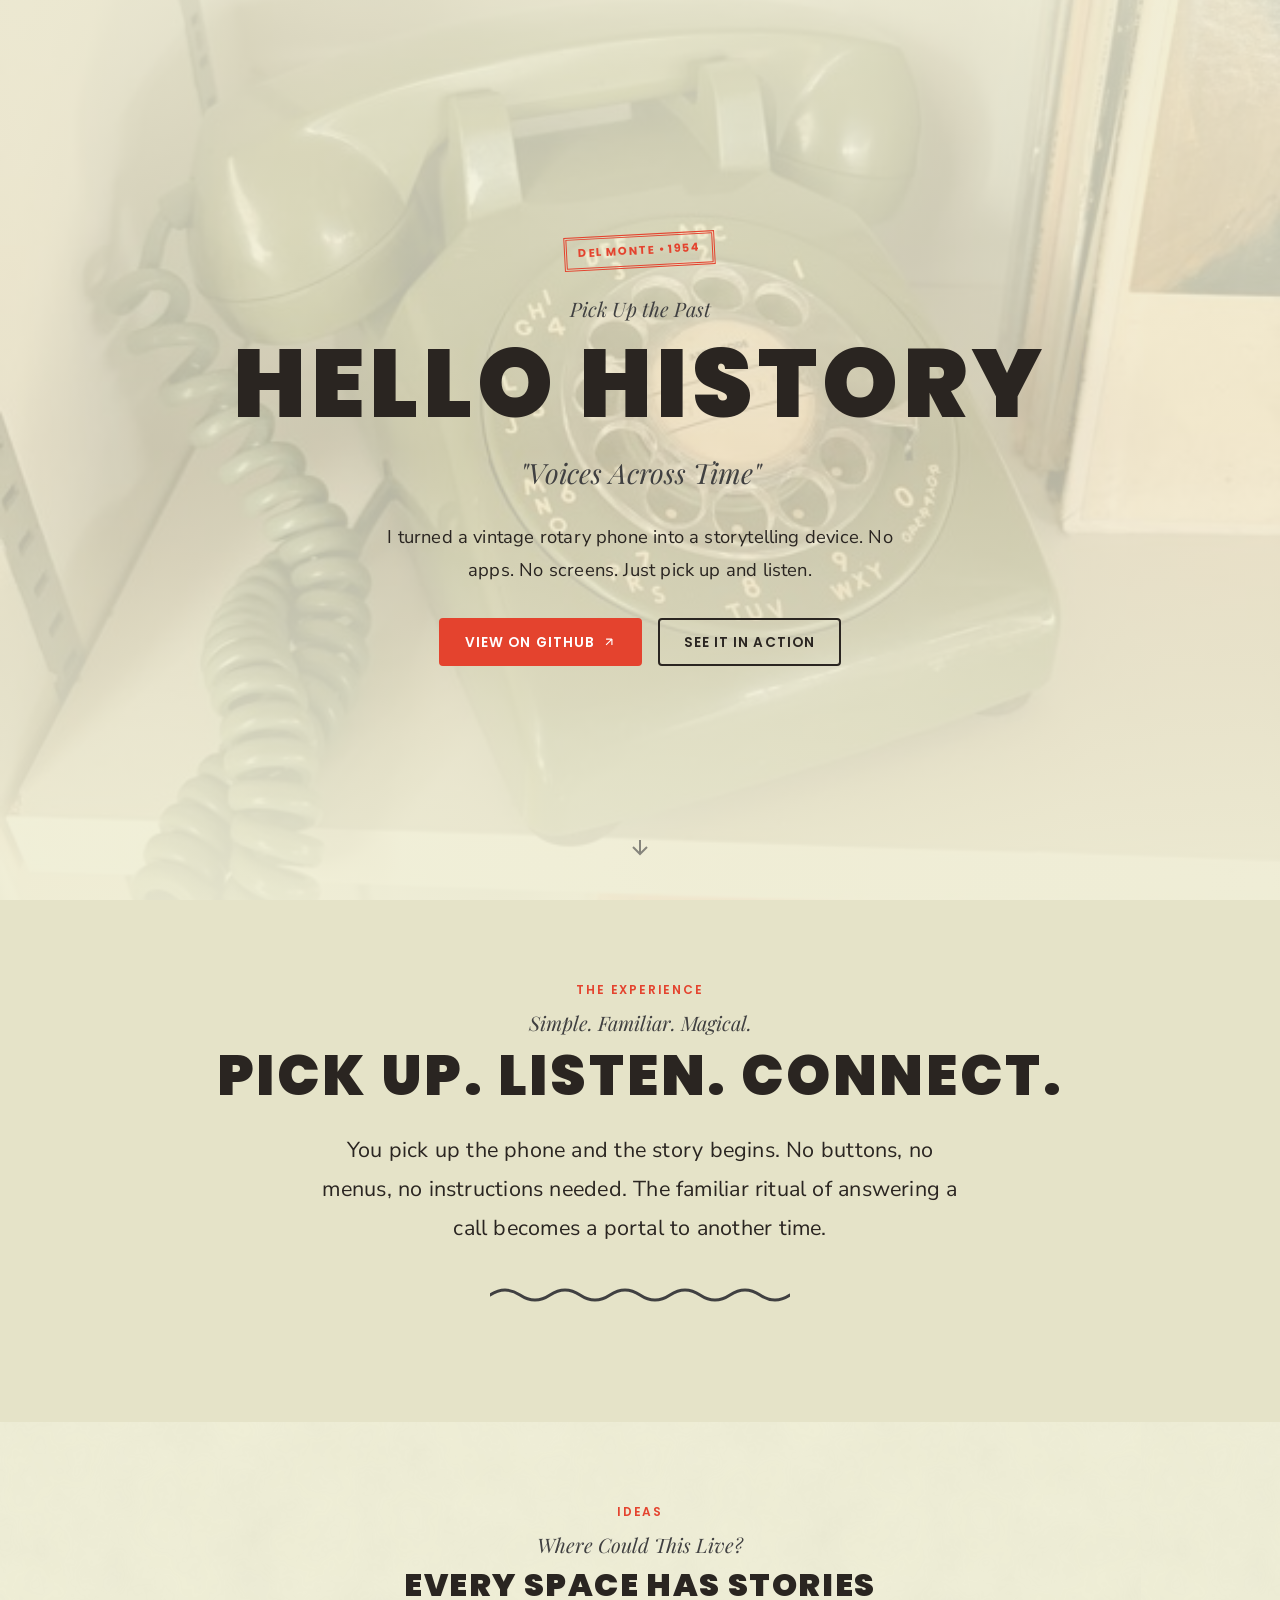
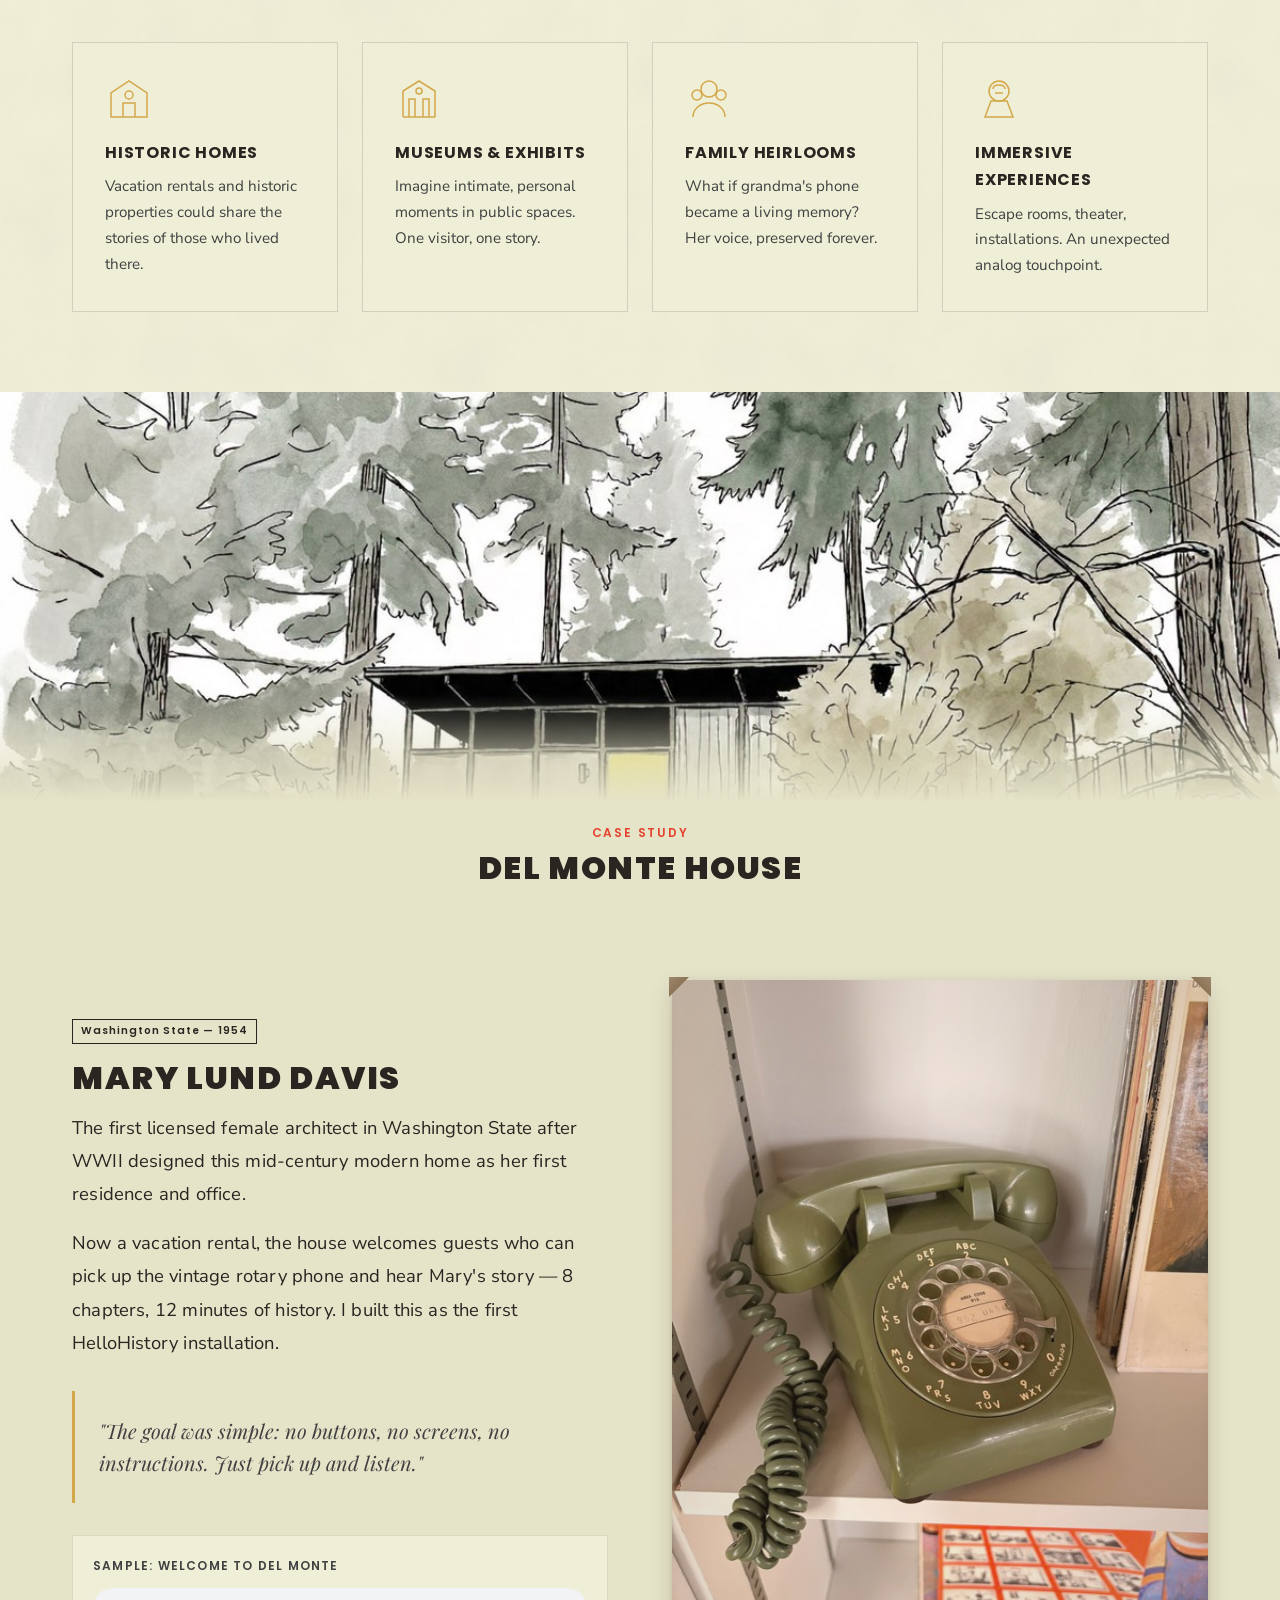
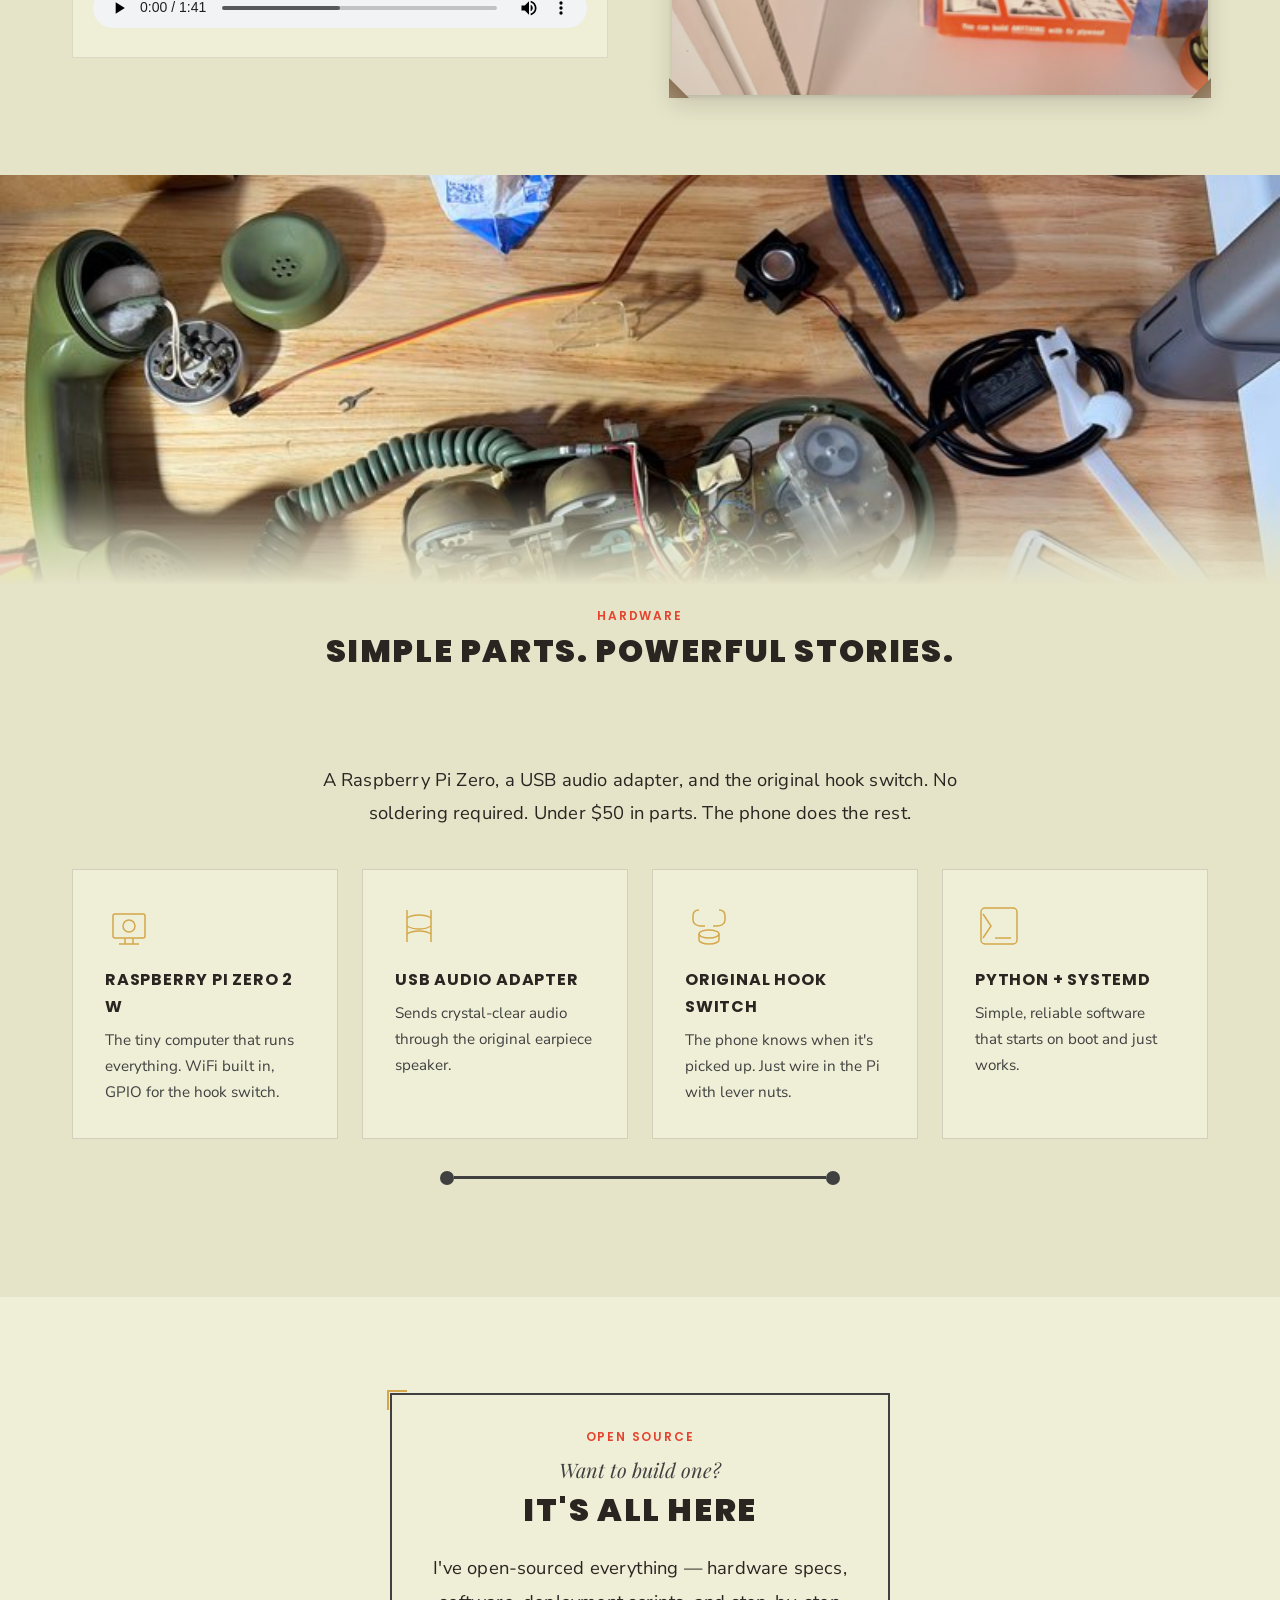
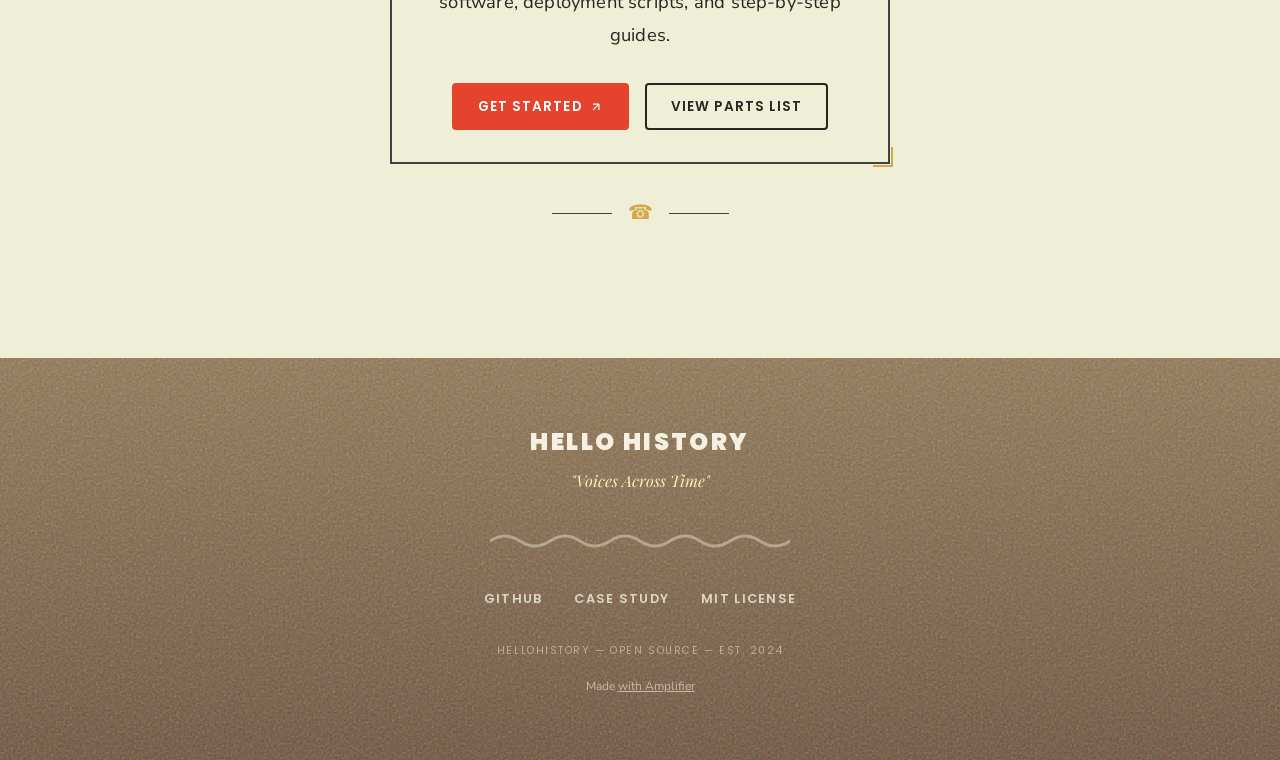
==== docs/index-vintage.html @ 964ae32a "feat: Redesign site with vintage 1950s aesthetic - Apply 1940s-60s design system: cream paper textur" ====
<!DOCTYPE html>
<html lang="en">
<head>
  <meta charset="UTF-8">
  <meta name="viewport" content="width=device-width, initial-scale=1.0">
  <title>Hello History — Voices Across Time</title>
  <meta name="description" content="Turn any vintage phone into a storytelling device. Restored technology, contemporary components. Pick up the past.">
  
  <!-- Favicon -->
  <link rel="icon" href="data:image/svg+xml,<svg xmlns='http://www.w3.org/2000/svg' viewBox='0 0 100 100'><text y='.9em' font-size='90'>☎</text></svg>">
  
  <!-- Open Graph -->
  <meta property="og:title" content="Hello History — Voices Across Time">
  <meta property="og:description" content="Turn any vintage phone into a storytelling device.">
  <meta property="og:image" content="assets/images/rotary-phone-assembled-shelf.jpg">
  <meta property="og:type" content="website">
  
  <!-- Fonts -->
  <link rel="preconnect" href="https://fonts.googleapis.com">
  <link rel="preconnect" href="https://fonts.gstatic.com" crossorigin>
  <link href="https://fonts.googleapis.com/css2?family=Poppins:wght@400;500;600;700;900&family=Nunito+Sans:ital,wght@0,400;0,600;0,900;1,400&family=Playfair+Display:ital,wght@0,400;0,700;1,400&display=swap" rel="stylesheet">
  
  <style>
    /* ==========================================================================
       Design Tokens - HelloHistory Vintage System
       ========================================================================== */
    :root {
      /* Cream Paper - Primary Background */
      --color-cream: #EFEED6;
      --color-cream-dark: #E5E3C8;
      
      /* Vintage Gold - Warmth & Accents */
      --color-gold: #FEEEBA;
      --color-gold-dark: #D4A84A;
      
      /* Period Red - CTAs & Emphasis */
      --color-red: #E4432E;
      --color-red-dark: #C4321E;
      
      /* Vintage Blue - Trust & Links */
      --color-blue: #334FB4;
      --color-blue-dark: #233F94;
      
      /* Warm Black - Text */
      --color-black: #2A2521;
      --color-charcoal: #404041;
      
      /* Kraft Brown - Textures */
      --color-kraft: #8B7355;
      --color-kraft-dark: #6B5340;
      
      /* Bakelite */
      --bakelite-black: #1A1815;
      --bakelite-ivory: #F5F0E1;
      
      /* Brass */
      --brass-light: #D4A84A;
      --brass-dark: #8B6914;
      
      /* Typography */
      --font-primary: 'Poppins', system-ui, sans-serif;
      --font-secondary: 'Nunito Sans', Georgia, serif;
      --font-display: 'Playfair Display', serif;
    }

    /* ==========================================================================
       Reset & Base
       ========================================================================== */
    *, *::before, *::after {
      box-sizing: border-box;
      margin: 0;
      padding: 0;
    }

    html {
      font-size: 16px;
      scroll-behavior: smooth;
    }

    body {
      font-family: var(--font-secondary);
      font-weight: 400;
      line-height: 1.7;
      color: var(--color-black);
      background-color: var(--color-cream);
    }

    img, video {
      max-width: 100%;
      height: auto;
      display: block;
    }

    a {
      color: inherit;
      text-decoration: none;
    }

    /* ==========================================================================
       Textures
       ========================================================================== */
    .texture-kraft {
      background-color: var(--color-kraft);
      background-image: 
        url("data:image/svg+xml,%3Csvg viewBox='0 0 200 200' xmlns='http://www.w3.org/2000/svg'%3E%3Cfilter id='noise'%3E%3CfeTurbulence type='fractalNoise' baseFrequency='0.85' numOctaves='4' stitchTiles='stitch'/%3E%3C/filter%3E%3Crect width='100%25' height='100%25' filter='url(%23noise)'/%3E%3C/svg%3E"),
        linear-gradient(180deg, rgba(139,115,85,0.95) 0%, rgba(107,83,64,0.98) 100%);
      background-blend-mode: soft-light, normal;
    }

    .texture-paper {
      background-color: var(--color-cream);
      background-image: 
        url("data:image/svg+xml,%3Csvg viewBox='0 0 200 200' xmlns='http://www.w3.org/2000/svg'%3E%3Cfilter id='paper'%3E%3CfeTurbulence type='fractalNoise' baseFrequency='0.04' numOctaves='5'/%3E%3CfeColorMatrix type='saturate' values='0'/%3E%3C/filter%3E%3Crect width='100%25' height='100%25' filter='url(%23paper)' opacity='0.08'/%3E%3C/svg%3E");
    }

    .texture-dark {
      background-color: var(--bakelite-black);
      color: var(--bakelite-ivory);
    }

    /* ==========================================================================
       Typography
       ========================================================================== */
    .headline-emotional {
      font-family: var(--font-display);
      font-style: italic;
      font-weight: 400;
      font-size: 1.25rem;
      color: var(--color-charcoal);
      margin-bottom: 0.25em;
    }

    .headline-bold {
      font-family: var(--font-primary);
      font-weight: 900;
      text-transform: uppercase;
      letter-spacing: 0.05em;
      line-height: 1.1;
      color: var(--color-black);
    }

    .headline-bold--hero {
      font-size: clamp(3rem, 12vw, 6rem);
    }

    .headline-bold--large {
      font-size: clamp(2rem, 6vw, 3.5rem);
    }

    .headline-bold--medium {
      font-size: clamp(1.5rem, 4vw, 2rem);
    }

    .body-text {
      font-family: var(--font-secondary);
      font-weight: 400;
      letter-spacing: 0.01em;
      line-height: 1.8;
      font-size: clamp(1rem, 2.5vw, 1.15rem);
    }

    .body-text--large {
      font-size: clamp(1.1rem, 3vw, 1.35rem);
    }

    .eyebrow {
      font-family: var(--font-primary);
      font-size: 0.75rem;
      font-weight: 600;
      text-transform: uppercase;
      letter-spacing: 0.15em;
      color: var(--color-red);
      margin-bottom: 0.5em;
    }

    /* ==========================================================================
       Layout
       ========================================================================== */
    .container {
      max-width: 1200px;
      margin: 0 auto;
      padding: 0 2rem;
    }

    .container--narrow {
      max-width: 800px;
    }

    section {
      padding: 5rem 0;
    }

    @media (max-width: 768px) {
      section {
        padding: 3rem 0;
      }
    }

    /* ==========================================================================
       Dividers
       ========================================================================== */
    .divider-cord {
      display: block;
      width: 100%;
      max-width: 300px;
      height: 30px;
      margin: 2rem auto;
      color: var(--color-charcoal);
    }

    .divider-cord path {
      fill: none;
      stroke: currentColor;
      stroke-width: 3;
      stroke-linecap: round;
    }

    .divider-dial {
      display: flex;
      justify-content: center;
      align-items: center;
      gap: 0.5rem;
      padding: 2rem 0;
    }

    .divider-dial__dot {
      width: 20px;
      height: 20px;
      border: 2px solid var(--color-charcoal);
      border-radius: 50%;
      display: flex;
      align-items: center;
      justify-content: center;
      font-family: var(--font-primary);
      font-size: 9px;
      font-weight: 600;
      color: var(--color-charcoal);
    }

    @media (max-width: 480px) {
      .divider-dial__dot {
        width: 16px;
        height: 16px;
        font-size: 7px;
      }
      .divider-dial {
        gap: 0.35rem;
      }
    }

    .divider-patch {
      display: flex;
      align-items: center;
      max-width: 400px;
      margin: 2rem auto;
    }

    .divider-patch__plug {
      width: 14px;
      height: 14px;
      background: var(--color-charcoal);
      border-radius: 50%;
      flex-shrink: 0;
    }

    .divider-patch__line {
      flex: 1;
      height: 3px;
      background: var(--color-charcoal);
    }

    .divider-ornament {
      display: flex;
      align-items: center;
      justify-content: center;
      gap: 1rem;
      padding: 2rem 0;
    }

    .divider-ornament__line {
      width: 60px;
      height: 1px;
      background: var(--color-charcoal);
    }

    .divider-ornament__symbol {
      font-size: 1.25rem;
      color: var(--color-gold-dark);
    }

    /* ==========================================================================
       Buttons
       ========================================================================== */
    .btn {
      display: inline-flex;
      align-items: center;
      gap: 0.5em;
      border-radius: 4px;
      border: 2px solid currentColor;
      padding: 0.75em 1.75em;
      font-family: var(--font-primary);
      font-weight: 600;
      font-size: 0.85rem;
      letter-spacing: 0.08em;
      text-transform: uppercase;
      text-decoration: none;
      background: transparent;
      color: var(--color-black);
      cursor: pointer;
      transition: all 0.2s ease;
    }

    .btn:hover {
      background: var(--color-black);
      color: var(--color-cream);
    }

    .btn--primary {
      background: var(--color-red);
      border-color: var(--color-red);
      color: white;
    }

    .btn--primary:hover {
      background: var(--color-red-dark);
      border-color: var(--color-red-dark);
    }

    .btn--light {
      border-color: var(--bakelite-ivory);
      color: var(--bakelite-ivory);
    }

    .btn--light:hover {
      background: var(--bakelite-ivory);
      color: var(--bakelite-black);
    }

    .btn svg {
      width: 14px;
      height: 14px;
    }

    /* ==========================================================================
       Badges
       ========================================================================== */
    .badge-stamp {
      display: inline-block;
      border: 3px double var(--color-red);
      padding: 0.4em 1em;
      text-transform: uppercase;
      letter-spacing: 0.1em;
      font-family: var(--font-primary);
      font-size: 0.7rem;
      font-weight: 700;
      color: var(--color-red);
      transform: rotate(-3deg);
    }

    .badge-year {
      display: inline-flex;
      align-items: center;
      justify-content: center;
      padding: 0.25em 0.75em;
      border: 1px solid currentColor;
      font-family: var(--font-primary);
      font-size: 0.65rem;
      font-weight: 600;
      letter-spacing: 0.1em;
    }

    /* ==========================================================================
       Hero
       ========================================================================== */
    .hero {
      min-height: 100vh;
      display: flex;
      flex-direction: column;
      position: relative;
      overflow: hidden;
    }

    .hero__video-container {
      position: absolute;
      inset: 0;
      z-index: 0;
    }

    .hero__video {
      width: 100%;
      height: 100%;
      object-fit: cover;
    }

    .hero__overlay {
      position: absolute;
      inset: 0;
      background: linear-gradient(
        to bottom,
        rgba(239, 238, 214, 0.85) 0%,
        rgba(239, 238, 214, 0.75) 50%,
        rgba(239, 238, 214, 0.95) 100%
      );
    }

    .hero__content {
      position: relative;
      z-index: 1;
      flex: 1;
      display: flex;
      flex-direction: column;
      align-items: center;
      justify-content: center;
      text-align: center;
      padding: 4rem 2rem;
    }

    .hero__badge {
      margin-bottom: 1.5rem;
    }

    .hero__tagline {
      font-family: var(--font-display);
      font-style: italic;
      font-size: clamp(1.25rem, 3vw, 1.75rem);
      color: var(--color-charcoal);
      margin: 0.75rem 0 1.5rem;
    }

    .hero__description {
      max-width: 550px;
      margin: 0 auto 2rem;
    }

    .hero__buttons {
      display: flex;
      gap: 1rem;
      flex-wrap: wrap;
      justify-content: center;
    }

    .hero__scroll {
      position: absolute;
      bottom: 2rem;
      left: 50%;
      transform: translateX(-50%);
      z-index: 1;
      animation: bounce 2s infinite;
    }

    .hero__scroll svg {
      width: 24px;
      height: 24px;
      stroke: var(--color-charcoal);
      opacity: 0.6;
    }

    @keyframes bounce {
      0%, 20%, 50%, 80%, 100% { transform: translateX(-50%) translateY(0); }
      40% { transform: translateX(-50%) translateY(-10px); }
      60% { transform: translateX(-50%) translateY(-5px); }
    }

    /* ==========================================================================
       Section: Concept
       ========================================================================== */
    .section-concept {
      text-align: center;
      background: var(--color-cream-dark);
    }

    .section-concept .body-text {
      max-width: 650px;
      margin: 1.5rem auto 0;
    }

    /* ==========================================================================
       Section: Use Cases
       ========================================================================== */
    .feature-grid {
      display: grid;
      grid-template-columns: repeat(auto-fit, minmax(260px, 1fr));
      gap: 1.5rem;
      margin-top: 2.5rem;
    }

    .feature-card {
      background: var(--color-cream);
      border: 1px solid rgba(42, 37, 33, 0.15);
      padding: 2rem;
      transition: transform 0.2s ease, box-shadow 0.2s ease;
    }

    .feature-card:hover {
      transform: translateY(-0.5rem) rotate(0.3deg);
      box-shadow: 0 1rem 2rem rgba(0,0,0,0.08);
    }

    .feature-card__icon {
      width: 48px;
      height: 48px;
      margin-bottom: 1rem;
      color: var(--color-gold-dark);
    }

    .feature-card__icon svg {
      width: 100%;
      height: 100%;
    }

    .feature-card__title {
      font-family: var(--font-primary);
      font-weight: 700;
      font-size: 1rem;
      text-transform: uppercase;
      letter-spacing: 0.05em;
      margin-bottom: 0.5rem;
    }

    .feature-card__text {
      font-size: 0.95rem;
      color: var(--color-charcoal);
    }

    /* ==========================================================================
       Section: Media (Full-width image)
       ========================================================================== */
    .media-section {
      position: relative;
      min-height: 60vh;
      display: flex;
      align-items: flex-end;
      justify-content: center;
      overflow: hidden;
      padding-bottom: 0;
    }

    .media-section__image {
      position: absolute;
      inset: 0;
      width: 100%;
      height: 100%;
      object-fit: cover;
      object-position: center 30%;
    }

    .media-section__caption {
      position: relative;
      z-index: 1;
      text-align: center;
      padding: 8rem 2rem 3rem;
      background: linear-gradient(
        to top, 
        var(--color-cream-dark) 0%,
        var(--color-cream-dark) 55%,
        rgba(229, 227, 200, 0.6) 75%,
        rgba(229, 227, 200, 0.2) 90%,
        transparent 100%
      );
      width: 100%;
      margin-bottom: -1px;
    }

    .media-section__caption .headline-bold {
      margin-top: 0.25rem;
    }

    .media-section + .case-study,
    .media-section + .section-hardware {
      padding-top: 3rem;
    }

    /* ==========================================================================
       Section: Case Study
       ========================================================================== */
    .case-study {
      background: var(--color-cream-dark);
    }

    .case-study__grid {
      display: grid;
      grid-template-columns: 1fr 1fr;
      gap: 4rem;
      align-items: center;
    }

    @media (max-width: 900px) {
      .case-study__grid {
        grid-template-columns: 1fr;
        gap: 2rem;
      }
    }

    .case-study__content .body-text {
      margin-top: 1rem;
    }

    /* ==========================================================================
       Vintage Photo Treatment - Scrapbook Style
       ========================================================================== */
    .case-study__photo {
      position: relative;
      display: inline-block;
      transform: rotate(-1.5deg);
      transition: transform 0.3s ease;
    }

    .case-study__photo:hover {
      transform: rotate(-1.5deg) translateY(-2px);
    }

    .case-study__image {
      position: relative;
      overflow: hidden;
      border-radius: 2px;
      box-shadow: 
        0 2px 4px rgba(24, 21, 18, 0.1),
        0 8px 24px rgba(24, 21, 18, 0.15);
      transition: box-shadow 0.3s ease;
    }

    .case-study__photo:hover .case-study__image {
      box-shadow: 
        0 4px 8px rgba(24, 21, 18, 0.12),
        0 16px 40px rgba(24, 21, 18, 0.2);
    }

    /* Sepia wash + vignette overlay */
    .case-study__image::after {
      content: '';
      position: absolute;
      inset: 0;
      background: 
        radial-gradient(
          ellipse at center,
          transparent 40%,
          rgba(24, 21, 18, 0.12) 100%
        ),
        linear-gradient(
          180deg,
          rgba(180, 120, 60, 0.06) 0%,
          rgba(180, 120, 60, 0.1) 100%
        );
      pointer-events: none;
      transition: opacity 0.3s ease;
    }

    .case-study__photo:hover .case-study__image::after {
      opacity: 0.5;
    }

    .case-study__image img {
      display: block;
      width: 100%;
      height: auto;
      filter: saturate(0.9) contrast(0.95);
      transition: filter 0.3s ease;
    }

    .case-study__photo:hover .case-study__image img {
      filter: saturate(1) contrast(1);
    }

    /* Photo Corner Mounts */
    .photo-corner {
      position: absolute;
      width: 20px;
      height: 20px;
      z-index: 10;
      background: var(--color-kraft);
      background-image: linear-gradient(
        135deg,
        rgba(255, 255, 255, 0.15) 0%,
        transparent 50%,
        rgba(0, 0, 0, 0.1) 100%
      );
      clip-path: polygon(0 0, 100% 0, 0 100%);
      filter: drop-shadow(0 1px 1px rgba(0, 0, 0, 0.15));
    }

    .photo-corner--tl {
      top: -3px;
      left: -3px;
    }

    .photo-corner--tr {
      top: -3px;
      right: -3px;
      transform: rotate(90deg);
    }

    .photo-corner--bl {
      bottom: -3px;
      left: -3px;
      transform: rotate(-90deg);
    }

    .photo-corner--br {
      bottom: -3px;
      right: -3px;
      transform: rotate(180deg);
    }

    @media (max-width: 768px) {
      .case-study__photo {
        transform: rotate(-0.75deg);
      }
      .photo-corner {
        width: 16px;
        height: 16px;
      }
    }

    .quote-vintage {
      font-family: var(--font-display);
      font-style: italic;
      font-size: 1.25rem;
      line-height: 1.6;
      color: var(--color-charcoal);
      padding: 1.5rem 0 1.5rem 1.5rem;
      border-left: 3px solid var(--color-gold-dark);
      margin: 2rem 0;
    }

    .audio-player {
      margin-top: 2rem;
      padding: 1.25rem;
      background: var(--color-cream);
      border: 1px solid rgba(42, 37, 33, 0.1);
    }

    .audio-player__title {
      font-family: var(--font-primary);
      font-size: 0.75rem;
      font-weight: 600;
      text-transform: uppercase;
      letter-spacing: 0.1em;
      margin-bottom: 0.75rem;
      color: var(--color-charcoal);
    }

    .audio-player audio {
      width: 100%;
      height: 40px;
    }

    /* ==========================================================================
       Section: Hardware
       ========================================================================== */
    .section-hardware .body-text {
      max-width: 650px;
      margin: 0 auto 2rem;
      text-align: center;
    }

    /* ==========================================================================
       Section: CTA
       ========================================================================== */
    .section-cta {
      text-align: center;
      padding: 6rem 0;
    }

    .section-cta .body-text {
      max-width: 600px;
      margin: 1.5rem auto 2rem;
    }

    .cta-buttons {
      display: flex;
      gap: 1rem;
      justify-content: center;
      flex-wrap: wrap;
    }

    /* ==========================================================================
       Art Deco Frame
       ========================================================================== */
    .frame-deco {
      border: 2px solid var(--color-charcoal);
      padding: 2rem;
      position: relative;
      background: var(--color-cream);
      max-width: 500px;
      margin: 0 auto;
      text-align: center;
    }

    .frame-deco::before,
    .frame-deco::after {
      content: '';
      position: absolute;
      width: 20px;
      height: 20px;
      border: 2px solid var(--color-gold-dark);
    }

    .frame-deco::before {
      top: -5px;
      left: -5px;
      border-right: none;
      border-bottom: none;
    }

    .frame-deco::after {
      bottom: -5px;
      right: -5px;
      border-left: none;
      border-top: none;
    }

    /* ==========================================================================
       Footer
       ========================================================================== */
    .footer {
      padding: 4rem 2rem;
      text-align: center;
      color: var(--bakelite-ivory);
    }

    .footer__logo {
      font-family: var(--font-primary);
      font-weight: 900;
      font-size: 1.5rem;
      text-transform: uppercase;
      letter-spacing: 0.1em;
      margin-bottom: 0.25rem;
    }

    .footer__tagline {
      font-family: var(--font-display);
      font-style: italic;
      font-size: 1rem;
      color: var(--color-gold);
      margin-bottom: 1.5rem;
    }

    .footer__links {
      display: flex;
      gap: 2rem;
      justify-content: center;
      flex-wrap: wrap;
      margin: 2rem 0;
    }

    .footer__links a {
      font-family: var(--font-primary);
      font-size: 0.8rem;
      font-weight: 600;
      text-transform: uppercase;
      letter-spacing: 0.1em;
      color: var(--bakelite-ivory);
      opacity: 0.8;
      transition: opacity 0.2s;
    }

    .footer__links a:hover {
      opacity: 1;
    }

    .footer__heritage {
      font-family: var(--font-primary);
      font-size: 0.65rem;
      text-transform: uppercase;
      letter-spacing: 0.15em;
      opacity: 0.5;
      margin-top: 2rem;
    }

    .footer__credit {
      font-size: 0.75rem;
      opacity: 0.6;
      margin-top: 1rem;
    }

    .footer__credit a {
      text-decoration: underline;
    }

    /* ==========================================================================
       Utilities
       ========================================================================== */
    .text-center { text-align: center; }
    .mt-1 { margin-top: 1rem; }
    .mt-2 { margin-top: 2rem; }
    .mb-1 { margin-bottom: 1rem; }
    .mb-2 { margin-bottom: 2rem; }

    /* ==========================================================================
       Animations
       ========================================================================== */
    .fade-in {
      opacity: 0;
      transform: translateY(20px);
      transition: opacity 0.6s ease, transform 0.6s ease;
    }

    .fade-in.visible {
      opacity: 1;
      transform: translateY(0);
    }

    .stagger-children > * {
      opacity: 0;
      transform: translateY(20px);
    }

    .stagger-children.visible > *:nth-child(1) { transition-delay: 0ms; }
    .stagger-children.visible > *:nth-child(2) { transition-delay: 100ms; }
    .stagger-children.visible > *:nth-child(3) { transition-delay: 200ms; }
    .stagger-children.visible > *:nth-child(4) { transition-delay: 300ms; }

    .stagger-children.visible > * {
      opacity: 1;
      transform: translateY(0);
      transition: opacity 0.5s ease, transform 0.5s ease;
    }
  </style>
</head>
<body>

  <!-- ========================================================================
       HERO
       ======================================================================== -->
  <section class="hero">
    <div class="hero__video-container">
      <video 
        class="hero__video" 
        autoplay 
        loop 
        muted 
        playsinline
        poster="assets/images/rotary-phone-assembled-shelf.jpg"
      >
        <source src="assets/video/hh-demo.mp4" type="video/mp4">
      </video>
      <div class="hero__overlay"></div>
    </div>
    
    <div class="hero__content">
      <div class="hero__badge">
        <span class="badge-stamp">Del Monte • 1954</span>
      </div>
      
      <p class="headline-emotional">Pick Up the Past</p>
      <h1 class="headline-bold headline-bold--hero">Hello History</h1>
      <p class="hero__tagline">"Voices Across Time"</p>
      
      <p class="body-text hero__description">
        I turned a vintage rotary phone into a storytelling device.
        No apps. No screens. Just pick up and listen.
      </p>
      
      <div class="hero__buttons">
        <a href="https://github.com/anderlpz/HelloHistory" class="btn btn--primary">
          View on GitHub
          <svg viewBox="0 0 24 24" fill="none" stroke="currentColor" stroke-width="2">
            <path d="M7 17L17 7M17 7H7M17 7V17"/>
          </svg>
        </a>
        <a href="#case-study" class="btn">See It In Action</a>
      </div>
    </div>
    
    <div class="hero__scroll">
      <svg viewBox="0 0 24 24" fill="none" stroke-width="2">
        <path d="M12 5v14M19 12l-7 7-7-7"/>
      </svg>
    </div>
  </section>

  <!-- ========================================================================
       THE EXPERIENCE
       ======================================================================== -->
  <section class="section-concept">
    <div class="container fade-in">
      <p class="eyebrow">The Experience</p>
      <p class="headline-emotional">Simple. Familiar. Magical.</p>
      <h2 class="headline-bold headline-bold--large">Pick Up. Listen. Connect.</h2>
      <p class="body-text body-text--large">
        You pick up the phone and the story begins. No buttons, no menus, 
        no instructions needed. The familiar ritual of answering a call 
        becomes a portal to another time.
      </p>
    </div>
    
    <!-- Cord Divider -->
    <svg class="divider-cord" viewBox="0 0 300 30">
      <path d="M0,15 Q15,5 30,15 T60,15 T90,15 T120,15 T150,15 T180,15 T210,15 T240,15 T270,15 T300,15"/>
    </svg>
  </section>

  <!-- ========================================================================
       USE CASES
       ======================================================================== -->
  <section class="texture-paper">
    <div class="container">
      <div class="text-center fade-in">
        <p class="eyebrow">Ideas</p>
        <p class="headline-emotional">Where Could This Live?</p>
        <h2 class="headline-bold headline-bold--medium">Every Space Has Stories</h2>
      </div>
      
      <div class="feature-grid stagger-children fade-in">
        <div class="feature-card">
          <div class="feature-card__icon">
            <svg viewBox="0 0 48 48" fill="none" stroke="currentColor" stroke-width="1.5">
              <path d="M6 42V18L24 6l18 12v24H6z"/>
              <path d="M18 42V28h12v14"/>
              <circle cx="24" cy="20" r="4"/>
            </svg>
          </div>
          <h3 class="feature-card__title">Historic Homes</h3>
          <p class="feature-card__text">Vacation rentals and historic properties could share the stories of those who lived there.</p>
        </div>
        
        <div class="feature-card">
          <div class="feature-card__icon">
            <svg viewBox="0 0 48 48" fill="none" stroke="currentColor" stroke-width="1.5">
              <path d="M8 42V16l16-10 16 10v26"/>
              <path d="M8 42h32"/>
              <path d="M14 42V24h6v18M28 42V24h6v18"/>
              <circle cx="24" cy="16" r="3"/>
            </svg>
          </div>
          <h3 class="feature-card__title">Museums & Exhibits</h3>
          <p class="feature-card__text">Imagine intimate, personal moments in public spaces. One visitor, one story.</p>
        </div>
        
        <div class="feature-card">
          <div class="feature-card__icon">
            <svg viewBox="0 0 48 48" fill="none" stroke="currentColor" stroke-width="1.5">
              <circle cx="24" cy="14" r="8"/>
              <circle cx="12" cy="20" r="5"/>
              <circle cx="36" cy="20" r="5"/>
              <path d="M8 42c0-8 7-14 16-14s16 6 16 14"/>
            </svg>
          </div>
          <h3 class="feature-card__title">Family Heirlooms</h3>
          <p class="feature-card__text">What if grandma's phone became a living memory? Her voice, preserved forever.</p>
        </div>
        
        <div class="feature-card">
          <div class="feature-card__icon">
            <svg viewBox="0 0 48 48" fill="none" stroke="currentColor" stroke-width="1.5">
              <circle cx="24" cy="16" r="10"/>
              <path d="M18 14c0-2 2-4 6-4s6 2 6 4"/>
              <path d="M20 18h8"/>
              <path d="M10 42l6-16h16l6 16H10z"/>
            </svg>
          </div>
          <h3 class="feature-card__title">Immersive Experiences</h3>
          <p class="feature-card__text">Escape rooms, theater, installations. An unexpected analog touchpoint.</p>
        </div>
      </div>
    </div>
    
  </section>

  <!-- ========================================================================
       CASE STUDY: DEL MONTE (Media)
       ======================================================================== -->
  <section class="media-section">
    <img 
      class="media-section__image" 
      src="assets/images/midcentury-house-exterior-watercolor.jpg" 
      alt="Del Monte House - watercolor illustration"
      loading="lazy"
    >
    <div class="media-section__caption fade-in">
      <p class="eyebrow">Case Study</p>
      <h2 class="headline-bold headline-bold--medium">Del Monte House</h2>
    </div>
  </section>

  <!-- ========================================================================
       CASE STUDY: DEL MONTE (Content)
       ======================================================================== -->
  <section id="case-study" class="case-study">
    <div class="container">
      <div class="case-study__grid">
        <div class="case-study__content fade-in">
          <span class="badge-year">Washington State — 1954</span>
          <h2 class="headline-bold headline-bold--medium mt-1">Mary Lund Davis</h2>
          <p class="body-text">
            The first licensed female architect in Washington State after WWII 
            designed this mid-century modern home as her first residence and office.
          </p>
          <p class="body-text">
            Now a vacation rental, the house welcomes guests who can pick up the 
            vintage rotary phone and hear Mary's story — 8 chapters, 12 minutes 
            of history. I built this as the first HelloHistory installation.
          </p>
          
          <blockquote class="quote-vintage">
            "The goal was simple: no buttons, no screens, no instructions. Just pick up and listen."
          </blockquote>
          
          <div class="audio-player">
            <p class="audio-player__title">Sample: Welcome to Del Monte</p>
            <audio controls preload="metadata">
              <source src="assets/audio/01_welcome.mp3" type="audio/mpeg">
              Your browser does not support the audio element.
            </audio>
          </div>
        </div>
        
        <div class="case-study__photo fade-in">
          <span class="photo-corner photo-corner--tl"></span>
          <span class="photo-corner photo-corner--tr"></span>
          <span class="photo-corner photo-corner--bl"></span>
          <span class="photo-corner photo-corner--br"></span>
          <div class="case-study__image">
            <img 
              src="assets/images/rotary-phone-assembled-shelf.jpg" 
              alt="HelloHistory rotary phone installed on a shelf"
              loading="lazy"
            >
          </div>
        </div>
      </div>
    </div>
  </section>

  <!-- ========================================================================
       HARDWARE (Media)
       ======================================================================== -->
  <section class="media-section">
    <img 
      class="media-section__image" 
      src="assets/images/rotary-phone-disassembled-workbench.jpg" 
      alt="HelloHistory rotary phone disassembled on a workbench"
      loading="lazy"
    >
    <div class="media-section__caption fade-in">
      <p class="eyebrow">Hardware</p>
      <h2 class="headline-bold headline-bold--medium">Simple Parts. Powerful Stories.</h2>
    </div>
  </section>

  <!-- ========================================================================
       HARDWARE (Content)
       ======================================================================== -->
  <section id="hardware" class="section-hardware case-study">
    <div class="container">
      <div class="fade-in">
        <p class="body-text text-center">
          A Raspberry Pi Zero, a USB audio adapter, and the original hook switch. 
          No soldering required. Under $50 in parts. The phone does the rest.
        </p>
      </div>
      
      <div class="feature-grid stagger-children fade-in">
        <div class="feature-card">
          <div class="feature-card__icon">
            <svg viewBox="0 0 48 48" fill="none" stroke="currentColor" stroke-width="1.5">
              <rect x="8" y="12" width="32" height="24" rx="2"/>
              <circle cx="24" cy="24" r="6"/>
              <path d="M14 42h20M20 36v6M28 36v6"/>
            </svg>
          </div>
          <h3 class="feature-card__title">Raspberry Pi Zero 2 W</h3>
          <p class="feature-card__text">The tiny computer that runs everything. WiFi built in, GPIO for the hook switch.</p>
        </div>
        
        <div class="feature-card">
          <div class="feature-card__icon">
            <svg viewBox="0 0 48 48" fill="none" stroke="currentColor" stroke-width="1.5">
              <path d="M12 8v32M36 8v32"/>
              <path d="M12 16c6-4 18-4 24 0"/>
              <path d="M12 24c6 4 18 4 24 0"/>
              <path d="M12 32c6-4 18-4 24 0"/>
            </svg>
          </div>
          <h3 class="feature-card__title">USB Audio Adapter</h3>
          <p class="feature-card__text">Sends crystal-clear audio through the original earpiece speaker.</p>
        </div>
        
        <div class="feature-card">
          <div class="feature-card__icon">
            <svg viewBox="0 0 48 48" fill="none" stroke="currentColor" stroke-width="1.5">
              <path d="M14 8c-4 0-6 2-6 6v4c0 4 4 6 8 6h4"/>
              <path d="M34 8c4 0 6 2 6 6v4c0 4-4 6-8 6h-4"/>
              <ellipse cx="24" cy="32" rx="10" ry="4"/>
              <path d="M14 32v6c0 2 4 4 10 4s10-2 10-4v-6"/>
            </svg>
          </div>
          <h3 class="feature-card__title">Original Hook Switch</h3>
          <p class="feature-card__text">The phone knows when it's picked up. Just wire in the Pi with lever nuts.</p>
        </div>
        
        <div class="feature-card">
          <div class="feature-card__icon">
            <svg viewBox="0 0 48 48" fill="none" stroke="currentColor" stroke-width="1.5">
              <path d="M8 12l8 12-8 12"/>
              <path d="M20 36h16"/>
              <rect x="6" y="6" width="36" height="36" rx="4"/>
            </svg>
          </div>
          <h3 class="feature-card__title">Python + systemd</h3>
          <p class="feature-card__text">Simple, reliable software that starts on boot and just works.</p>
        </div>
      </div>
    </div>
    
    <!-- Patch Cord Divider -->
    <div class="divider-patch">
      <span class="divider-patch__plug"></span>
      <span class="divider-patch__line"></span>
      <span class="divider-patch__plug"></span>
    </div>
  </section>

  <!-- ========================================================================
       CTA: BUILD YOUR OWN
       ======================================================================== -->
  <section class="section-cta">
    <div class="container">
      <div class="frame-deco fade-in">
        <p class="eyebrow">Open Source</p>
        <p class="headline-emotional">Want to build one?</p>
        <h2 class="headline-bold headline-bold--medium">It's All Here</h2>
        <p class="body-text mt-1">
          I've open-sourced everything — hardware specs, software, 
          deployment scripts, and step-by-step guides.
        </p>
        <div class="cta-buttons mt-2">
          <a href="https://github.com/anderlpz/HelloHistory" class="btn btn--primary">
            Get Started
            <svg viewBox="0 0 24 24" fill="none" stroke="currentColor" stroke-width="2">
              <path d="M7 17L17 7M17 7H7M17 7V17"/>
            </svg>
          </a>
          <a href="https://github.com/anderlpz/HelloHistory/blob/main/hardware/SHOPPING_LIST.md" class="btn">
            View Parts List
          </a>
        </div>
      </div>
    </div>
    
    <!-- Ornament Divider -->
    <div class="divider-ornament">
      <span class="divider-ornament__line"></span>
      <span class="divider-ornament__symbol">☎</span>
      <span class="divider-ornament__line"></span>
    </div>
  </section>

  <!-- ========================================================================
       FOOTER
       ======================================================================== -->
  <footer class="footer texture-kraft">
    <p class="footer__logo">Hello History</p>
    <p class="footer__tagline">"Voices Across Time"</p>
    
    <svg class="divider-cord" viewBox="0 0 300 30" style="color: rgba(245,240,225,0.4);">
      <path d="M0,15 Q15,5 30,15 T60,15 T90,15 T120,15 T150,15 T180,15 T210,15 T240,15 T270,15 T300,15"/>
    </svg>
    
    <div class="footer__links">
      <a href="https://github.com/anderlpz/HelloHistory">GitHub</a>
      <a href="https://github.com/anderlpz/HelloHistory/blob/main/docs/CASE_STUDY.md">Case Study</a>
      <a href="https://github.com/anderlpz/HelloHistory/blob/main/LICENSE">MIT License</a>
    </div>
    
    <p class="footer__heritage">
      HelloHistory — Open Source — Est. 2024
    </p>
    
    <p class="footer__credit">
      Made <a href="https://withamplifier.com">with Amplifier</a>
    </p>
  </footer>

  <!-- ========================================================================
       SCROLL ANIMATION SCRIPT
       ======================================================================== -->
  <script>
    // Intersection Observer for fade-in animations
    const observer = new IntersectionObserver((entries) => {
      entries.forEach(entry => {
        if (entry.isIntersecting) {
          entry.target.classList.add('visible');
        }
      });
    }, {
      threshold: 0.1,
      rootMargin: '0px 0px -50px 0px'
    });

    // Observe all fade-in elements
    document.querySelectorAll('.fade-in').forEach(el => {
      observer.observe(el);
    });

    // Smooth scroll for anchor links
    document.querySelectorAll('a[href^="#"]').forEach(anchor => {
      anchor.addEventListener('click', function (e) {
        e.preventDefault();
        const target = document.querySelector(this.getAttribute('href'));
        if (target) {
          target.scrollIntoView({ behavior: 'smooth' });
        }
      });
    });
  </script>

</body>
</html>
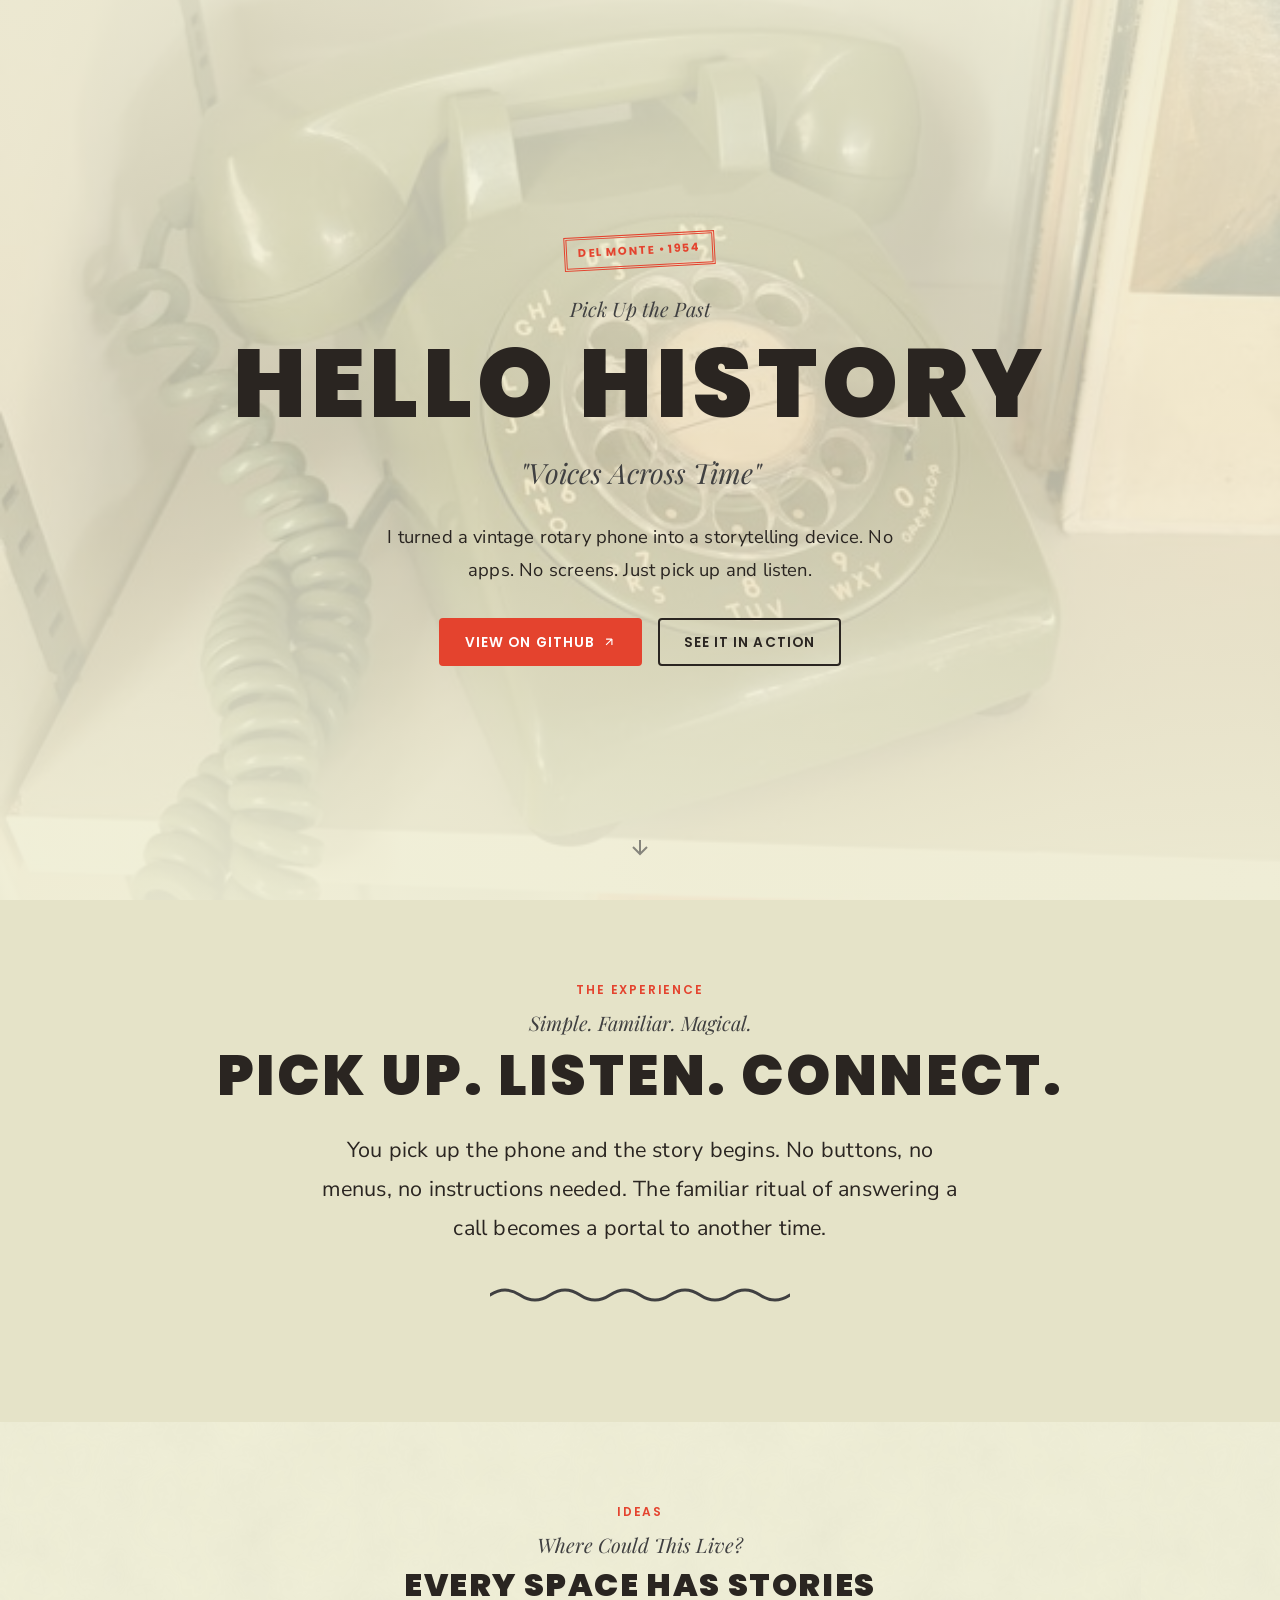
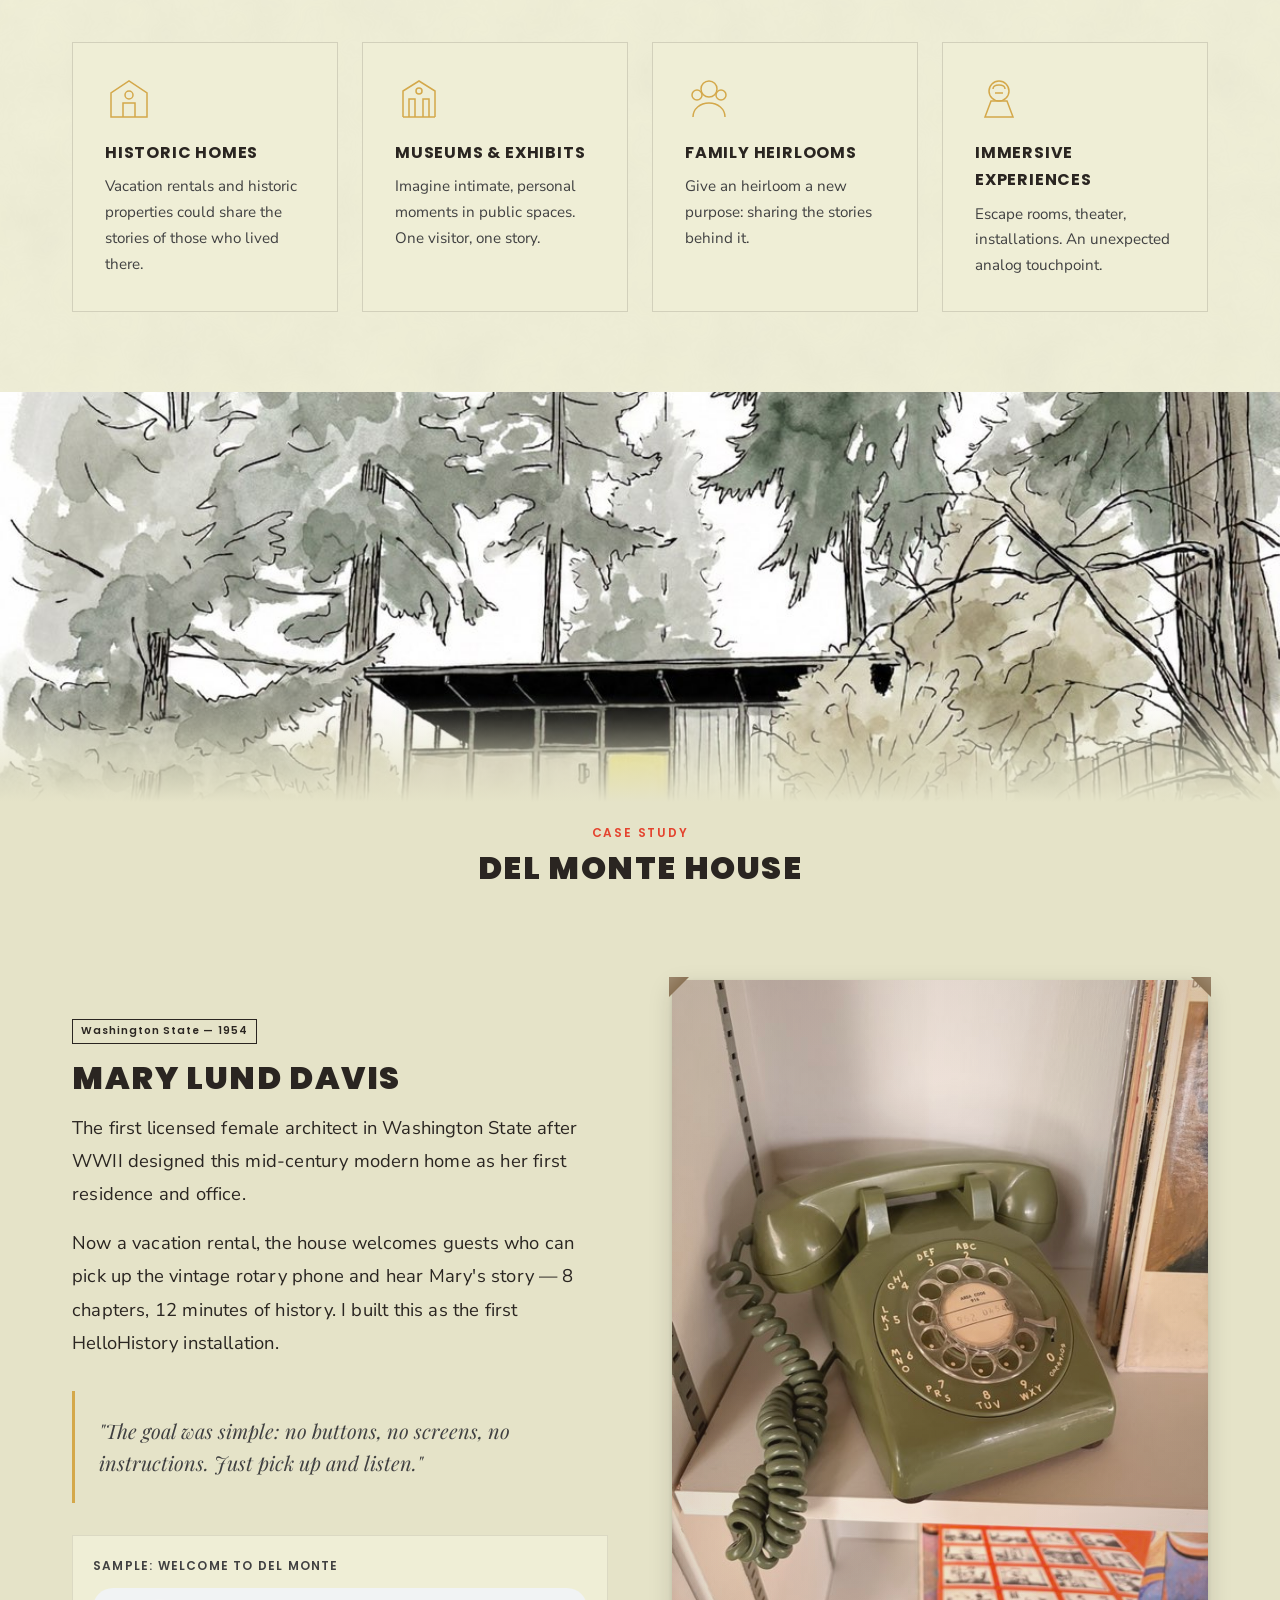
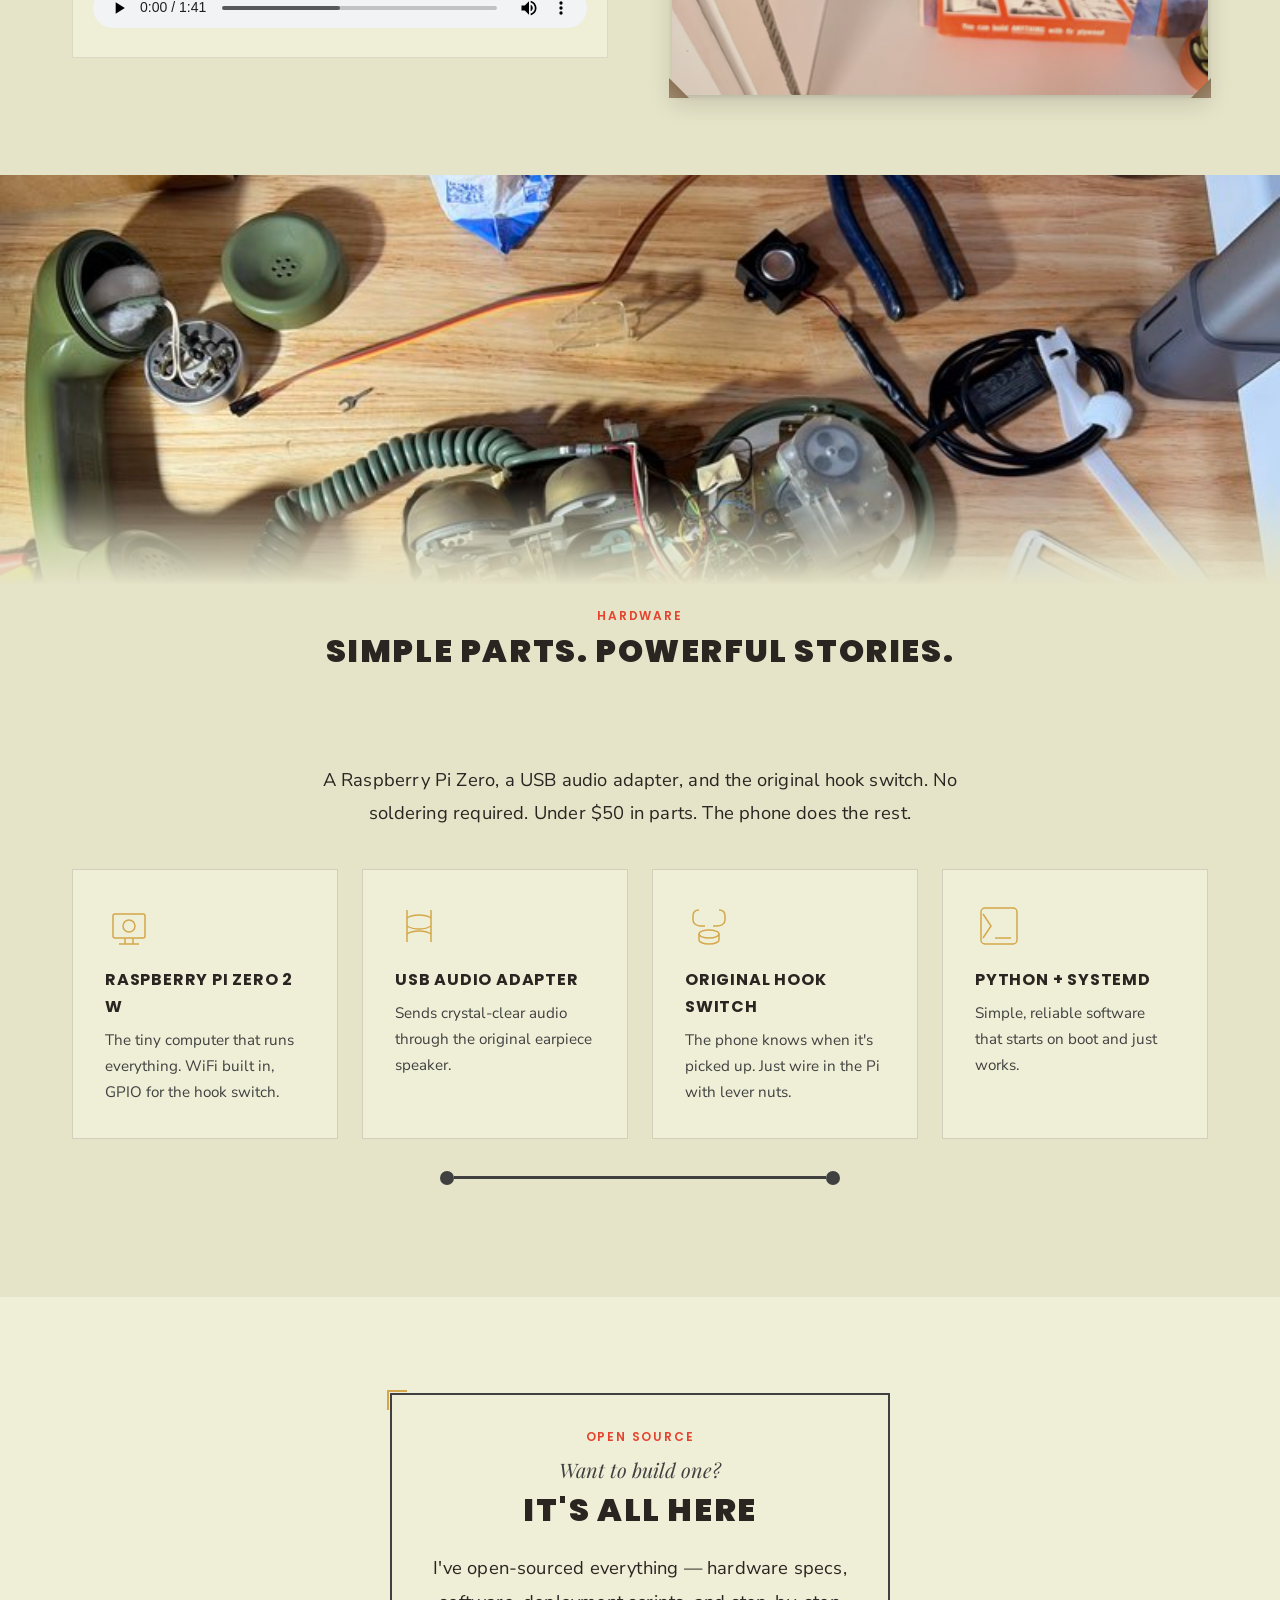
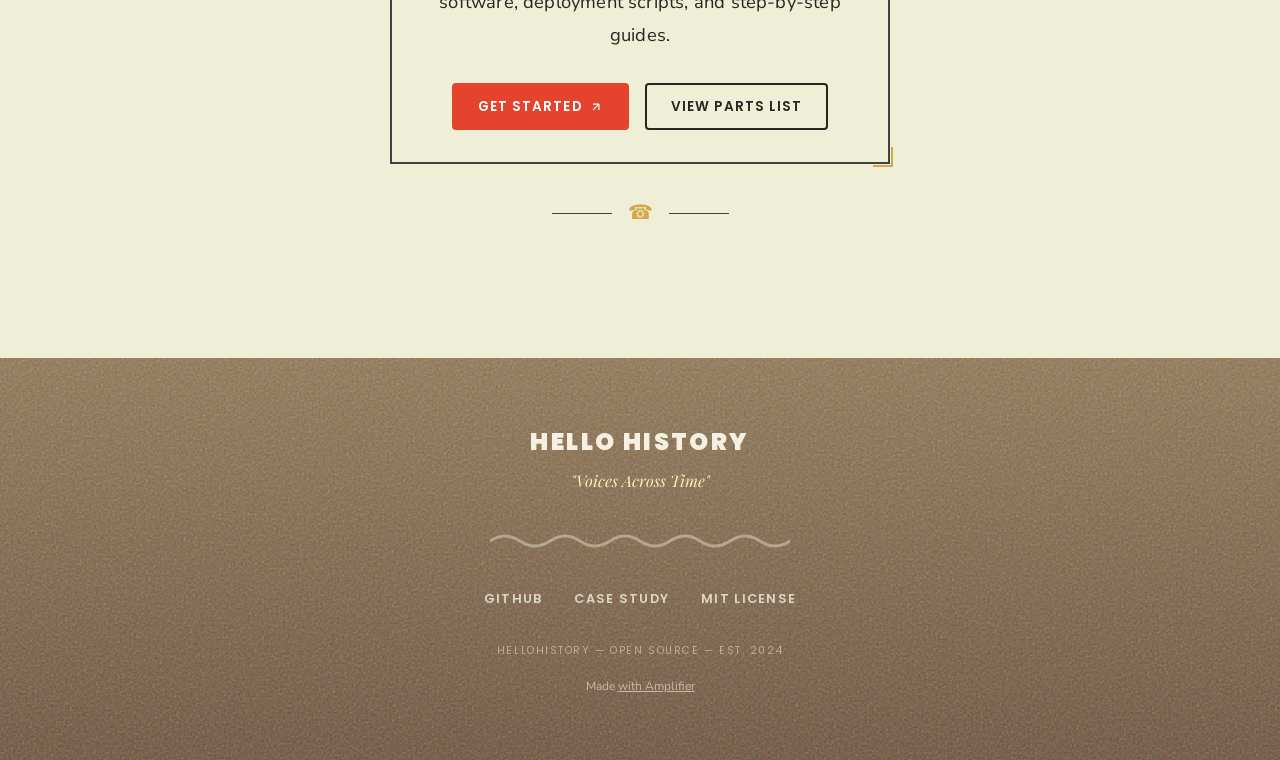
==== commit 7be7b974: "fix: Update Family Heirlooms copy to be less dystopian Changed from 'living memory / preserved forev" ====
--- a/docs/index-vintage.html
+++ b/docs/index-vintage.html
@@ -1037,7 +1037,7 @@
             </svg>
           </div>
           <h3 class="feature-card__title">Family Heirlooms</h3>
-          <p class="feature-card__text">What if grandma's phone became a living memory? Her voice, preserved forever.</p>
+          <p class="feature-card__text">Give an heirloom a new purpose: sharing the stories behind it.</p>
         </div>
         
         <div class="feature-card">
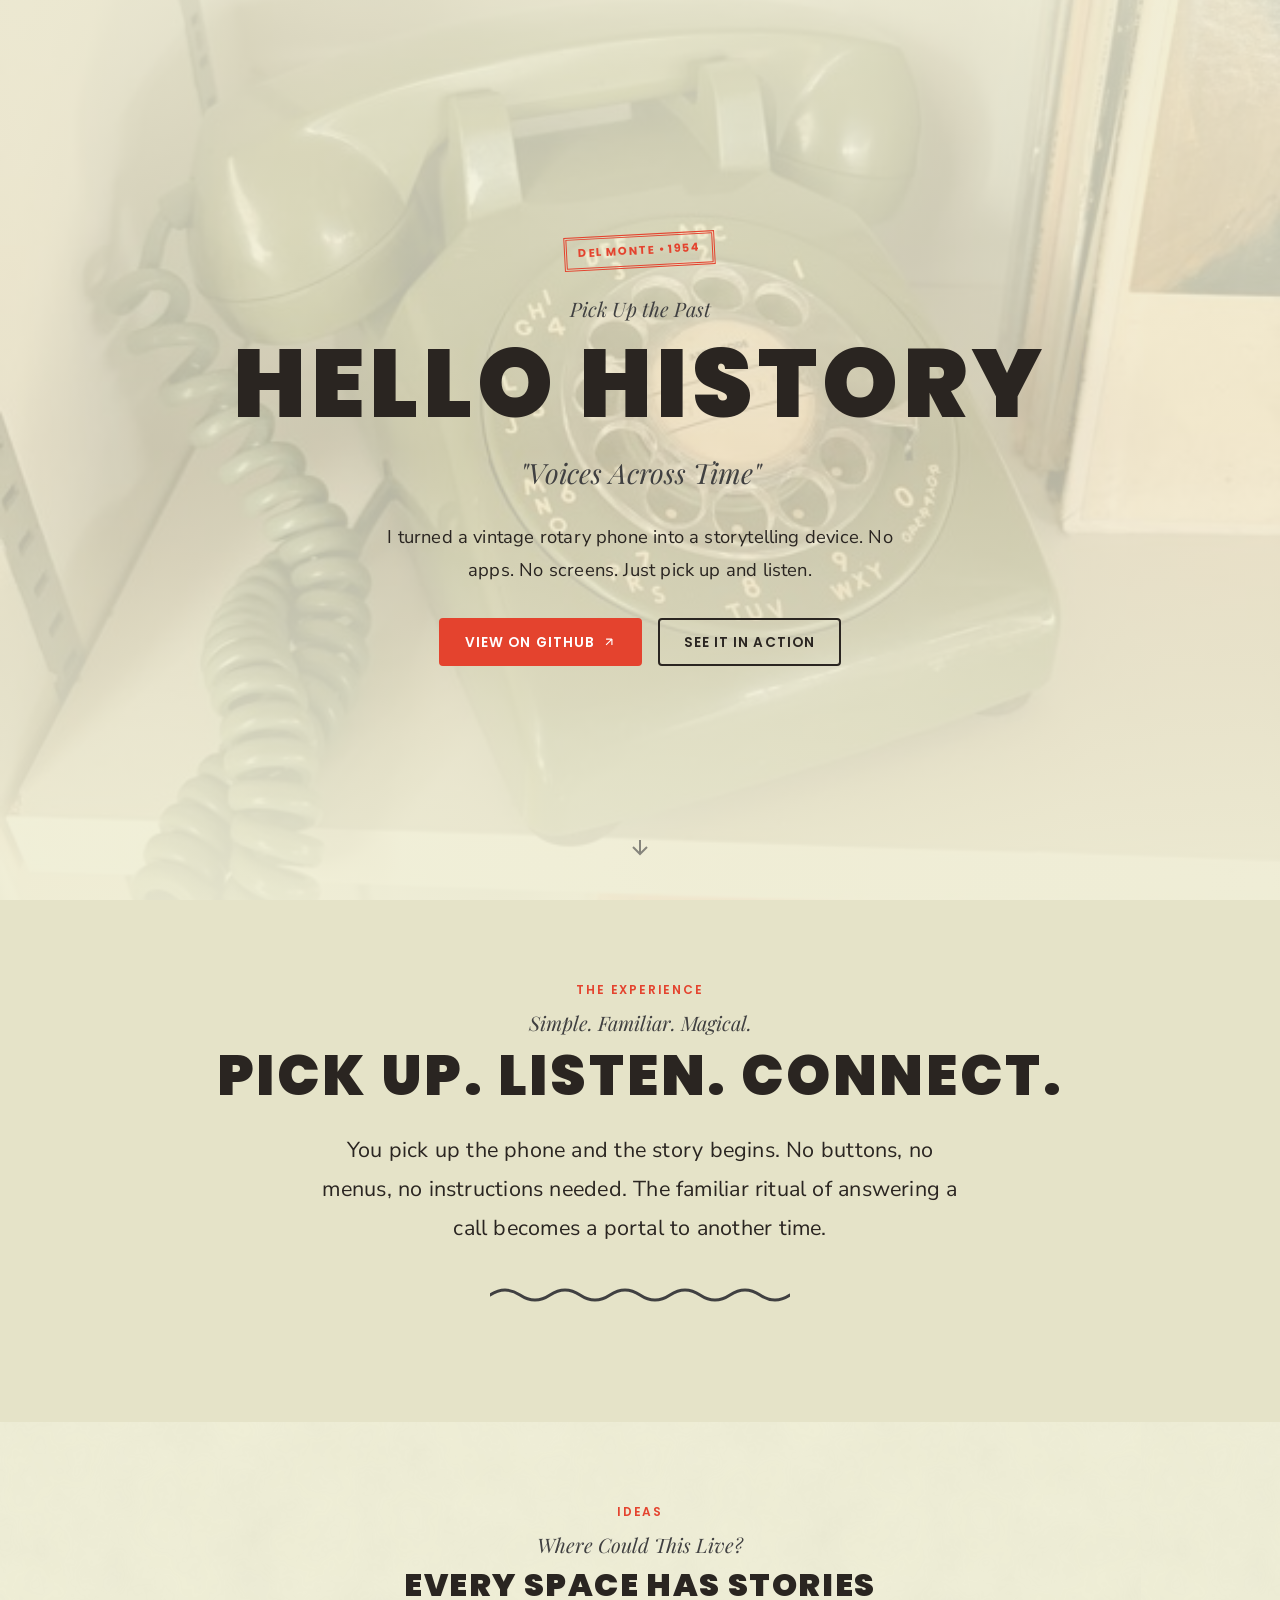
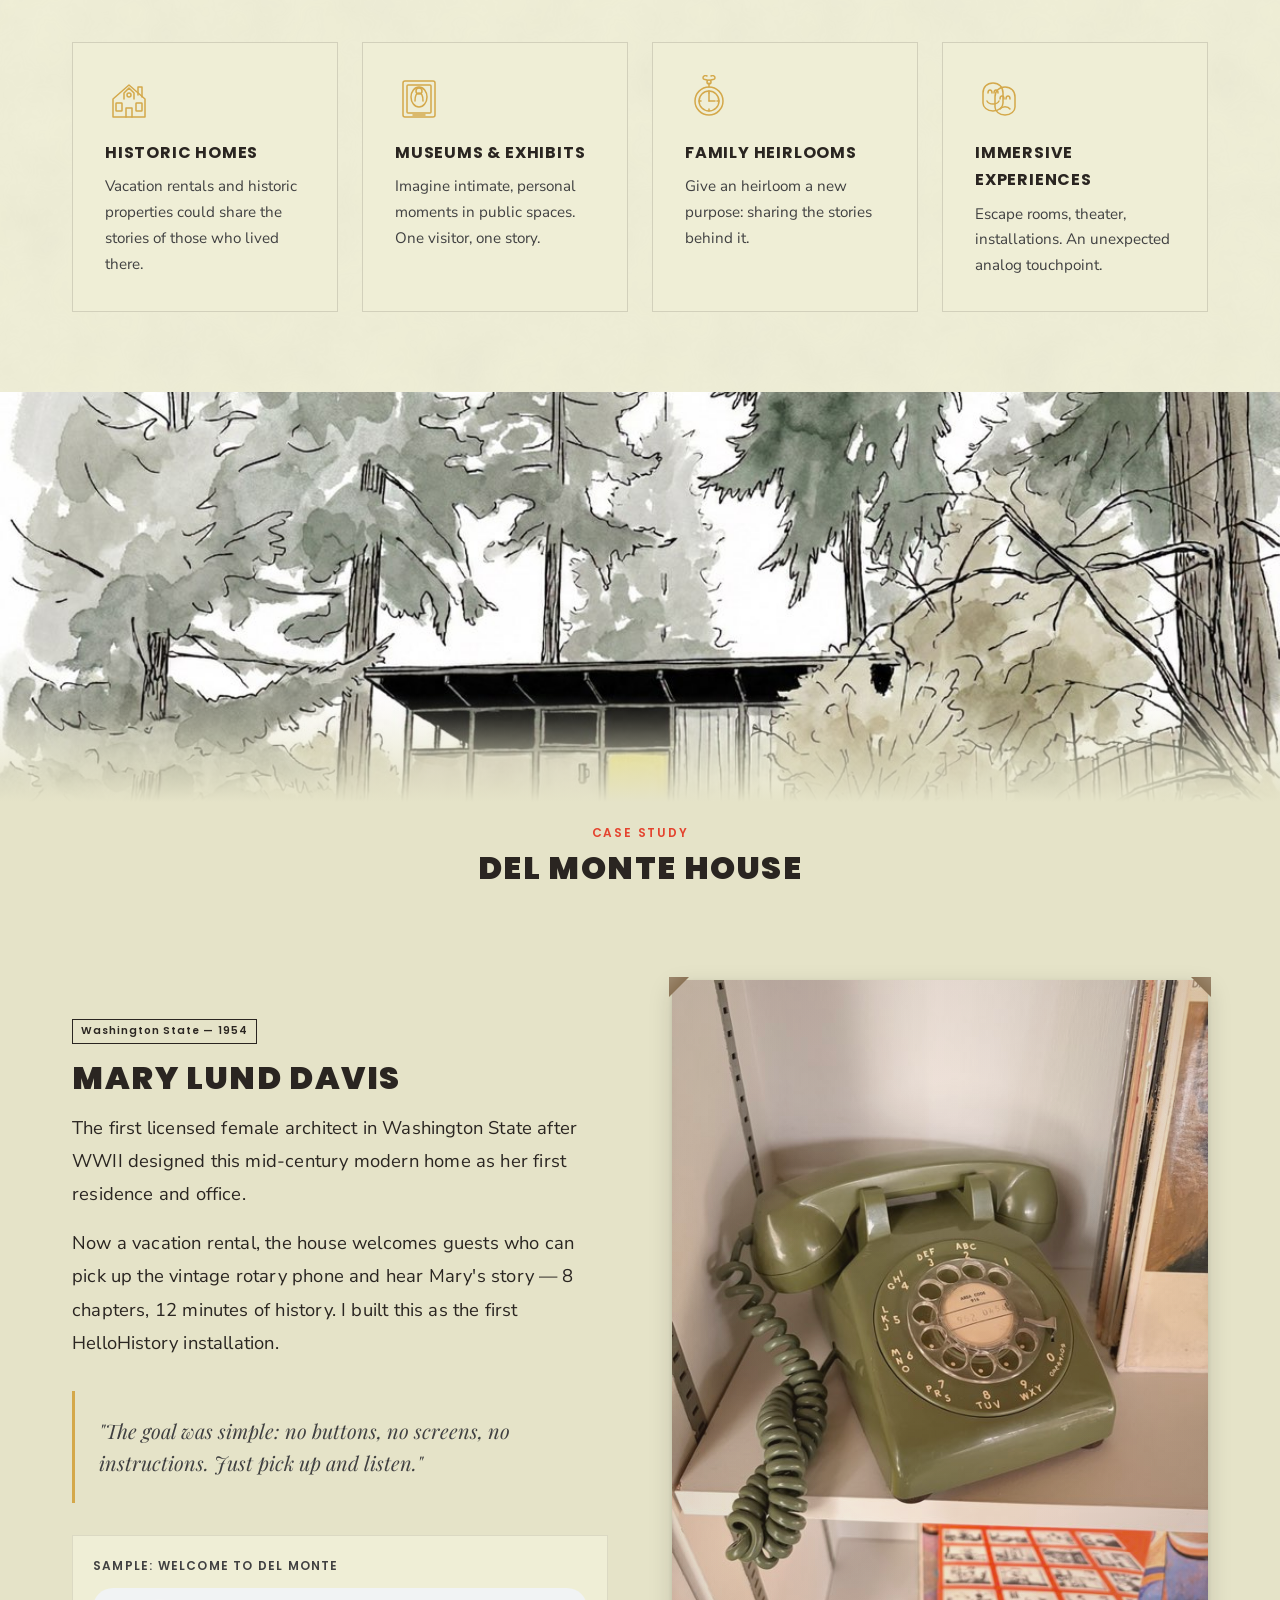
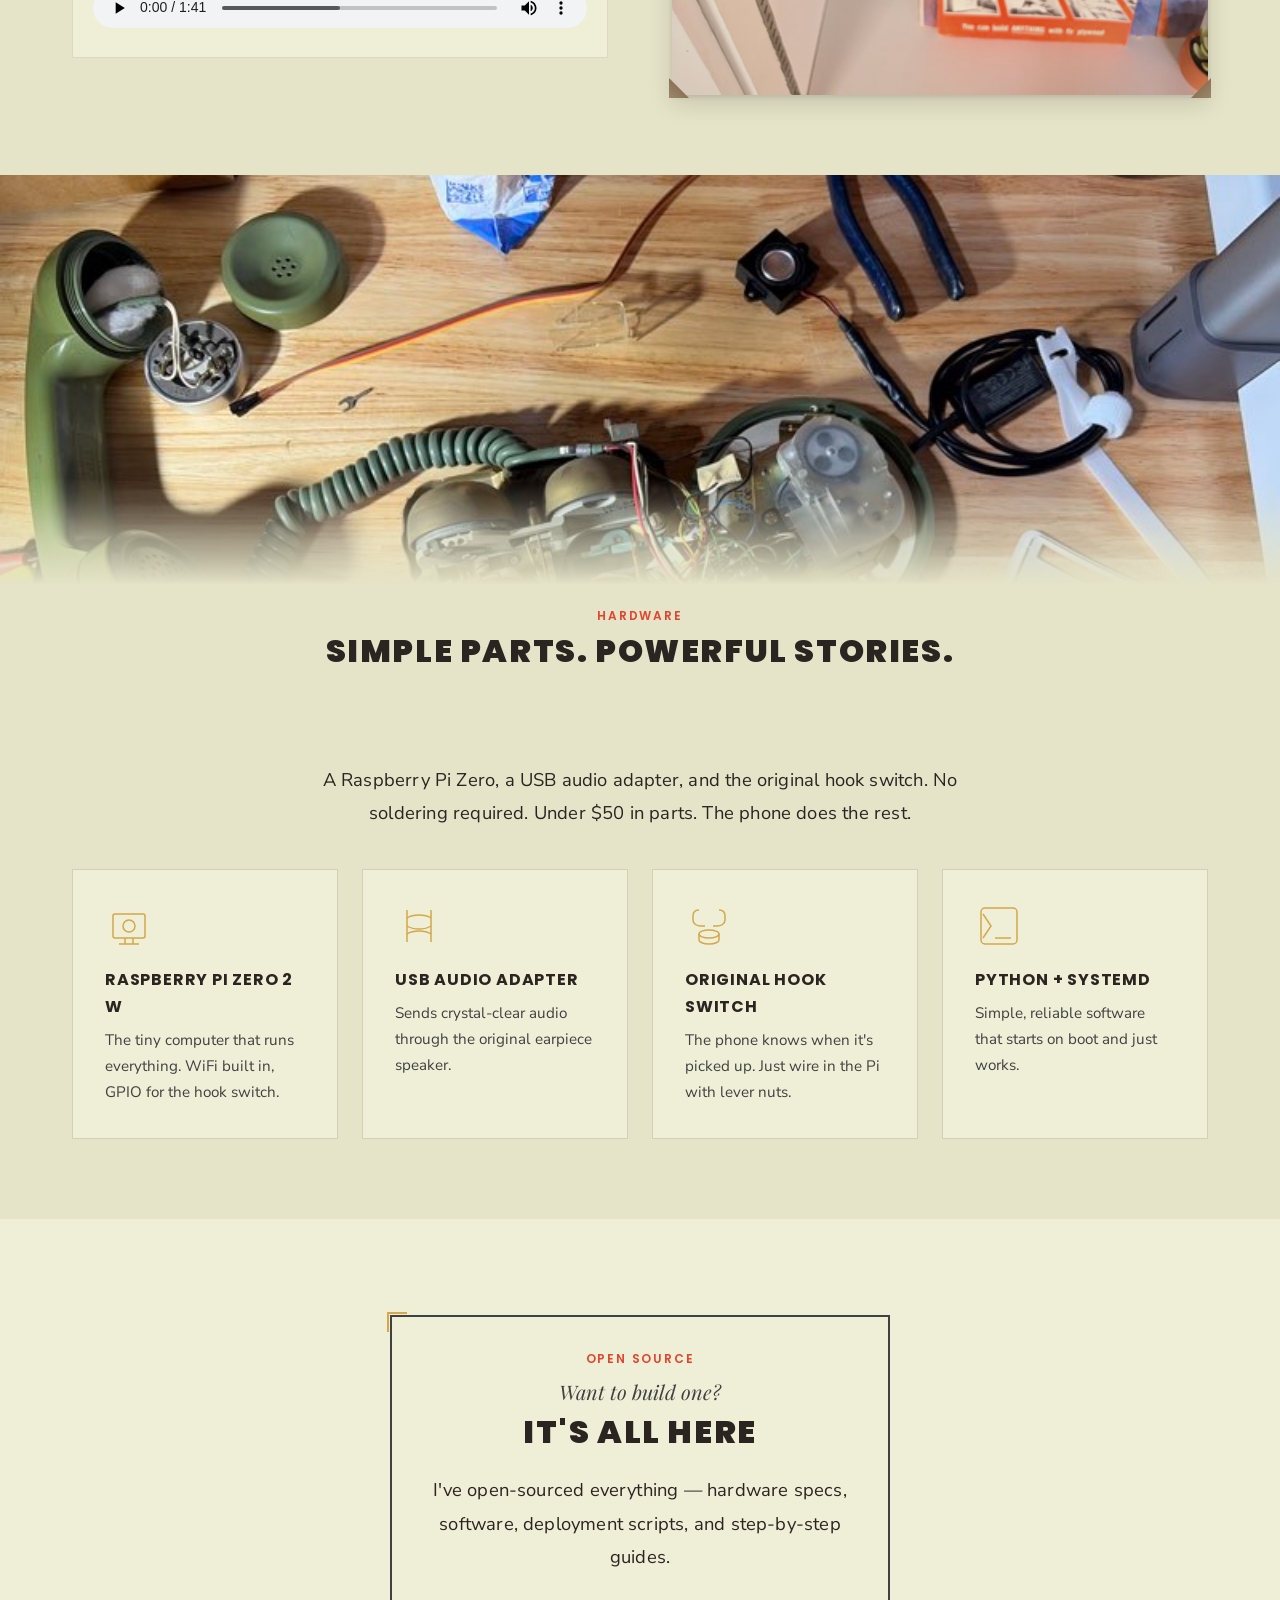
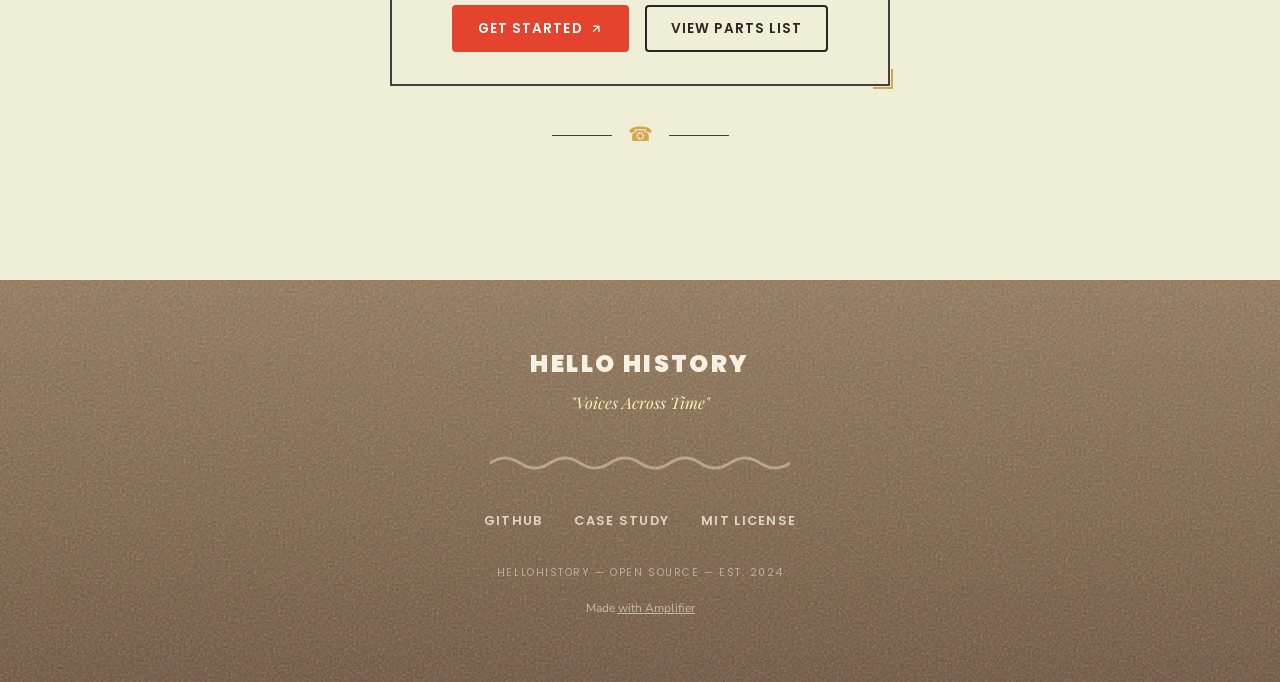
==== commit c1b03364: "fix: Remove barbell divider, update Ideas section icons - Remove patch cord divider from hardware se" ====
--- a/docs/index-vintage.html
+++ b/docs/index-vintage.html
@@ -1004,10 +1004,14 @@
       <div class="feature-grid stagger-children fade-in">
         <div class="feature-card">
           <div class="feature-card__icon">
-            <svg viewBox="0 0 48 48" fill="none" stroke="currentColor" stroke-width="1.5">
-              <path d="M6 42V18L24 6l18 12v24H6z"/>
-              <path d="M18 42V28h12v14"/>
-              <circle cx="24" cy="20" r="4"/>
+            <svg viewBox="0 0 48 48" fill="none" stroke="currentColor" stroke-width="1.5" stroke-linecap="round" stroke-linejoin="round">
+              <path d="M8 42V24L24 10L40 24V42H8Z"/>
+              <path d="M19 24V18L24 13L29 18V24"/>
+              <circle cx="24" cy="20" r="2"/>
+              <path d="M21 42V33H27V42"/>
+              <rect x="11" y="28" width="6" height="8" rx="0.5"/>
+              <rect x="31" y="28" width="6" height="8" rx="0.5"/>
+              <path d="M33 20V12H37V22"/>
             </svg>
           </div>
           <h3 class="feature-card__title">Historic Homes</h3>
@@ -1016,11 +1020,13 @@
         
         <div class="feature-card">
           <div class="feature-card__icon">
-            <svg viewBox="0 0 48 48" fill="none" stroke="currentColor" stroke-width="1.5">
-              <path d="M8 42V16l16-10 16 10v26"/>
-              <path d="M8 42h32"/>
-              <path d="M14 42V24h6v18M28 42V24h6v18"/>
+            <svg viewBox="0 0 48 48" fill="none" stroke="currentColor" stroke-width="1.5" stroke-linecap="round" stroke-linejoin="round">
+              <rect x="8" y="6" width="32" height="36" rx="2"/>
+              <rect x="12" y="10" width="24" height="28" rx="1"/>
+              <ellipse cx="24" cy="22" rx="8" ry="10"/>
+              <path d="M20 26C20 22 21 18 24 18C27 18 28 22 28 26"/>
               <circle cx="24" cy="16" r="3"/>
+              <path d="M18 40H30"/>
             </svg>
           </div>
           <h3 class="feature-card__title">Museums & Exhibits</h3>
@@ -1029,11 +1035,16 @@
         
         <div class="feature-card">
           <div class="feature-card__icon">
-            <svg viewBox="0 0 48 48" fill="none" stroke="currentColor" stroke-width="1.5">
-              <circle cx="24" cy="14" r="8"/>
-              <circle cx="12" cy="20" r="5"/>
-              <circle cx="36" cy="20" r="5"/>
-              <path d="M8 42c0-8 7-14 16-14s16 6 16 14"/>
+            <svg viewBox="0 0 48 48" fill="none" stroke="currentColor" stroke-width="1.5" stroke-linecap="round" stroke-linejoin="round">
+              <circle cx="24" cy="26" r="14"/>
+              <circle cx="24" cy="26" r="10"/>
+              <path d="M24 12V8"/>
+              <circle cx="24" cy="7" r="2"/>
+              <path d="M22 5C20 4 18 5 18 3C18 1 20 0 22 1"/>
+              <path d="M26 5C28 4 30 5 30 3C30 1 28 0 26 1"/>
+              <path d="M24 26V18"/>
+              <path d="M24 26L30 26"/>
+              <path d="M24 18V16M32 26H34M24 34V36M14 26H16"/>
             </svg>
           </div>
           <h3 class="feature-card__title">Family Heirlooms</h3>
@@ -1042,11 +1053,15 @@
         
         <div class="feature-card">
           <div class="feature-card__icon">
-            <svg viewBox="0 0 48 48" fill="none" stroke="currentColor" stroke-width="1.5">
-              <circle cx="24" cy="16" r="10"/>
-              <path d="M18 14c0-2 2-4 6-4s6 2 6 4"/>
-              <path d="M20 18h8"/>
-              <path d="M10 42l6-16h16l6 16H10z"/>
+            <svg viewBox="0 0 48 48" fill="none" stroke="currentColor" stroke-width="1.5" stroke-linecap="round" stroke-linejoin="round">
+              <path d="M8 18C8 12 12 8 18 8C24 8 28 12 28 18V28C28 32 24 36 18 36C12 36 8 32 8 28V18Z"/>
+              <path d="M13 18C13 16 14 15 15 15C16 15 17 16 17 18"/>
+              <path d="M19 18C19 16 20 15 21 15C22 15 23 16 23 18"/>
+              <path d="M12 26C14 30 22 30 24 26"/>
+              <path d="M20 22C20 16 24 12 30 12C36 12 40 16 40 22V32C40 36 36 40 30 40C24 40 20 36 20 32V22Z"/>
+              <path d="M25 24C25 22 26 21 27 21C28 21 29 22 29 24"/>
+              <path d="M31 24C31 22 32 21 33 21C34 21 35 22 35 24"/>
+              <path d="M25 34C27 31 33 31 35 34"/>
             </svg>
           </div>
           <h3 class="feature-card__title">Immersive Experiences</h3>
@@ -1203,12 +1218,6 @@
       </div>
     </div>
     
-    <!-- Patch Cord Divider -->
-    <div class="divider-patch">
-      <span class="divider-patch__plug"></span>
-      <span class="divider-patch__line"></span>
-      <span class="divider-patch__plug"></span>
-    </div>
   </section>
 
   <!-- ========================================================================
